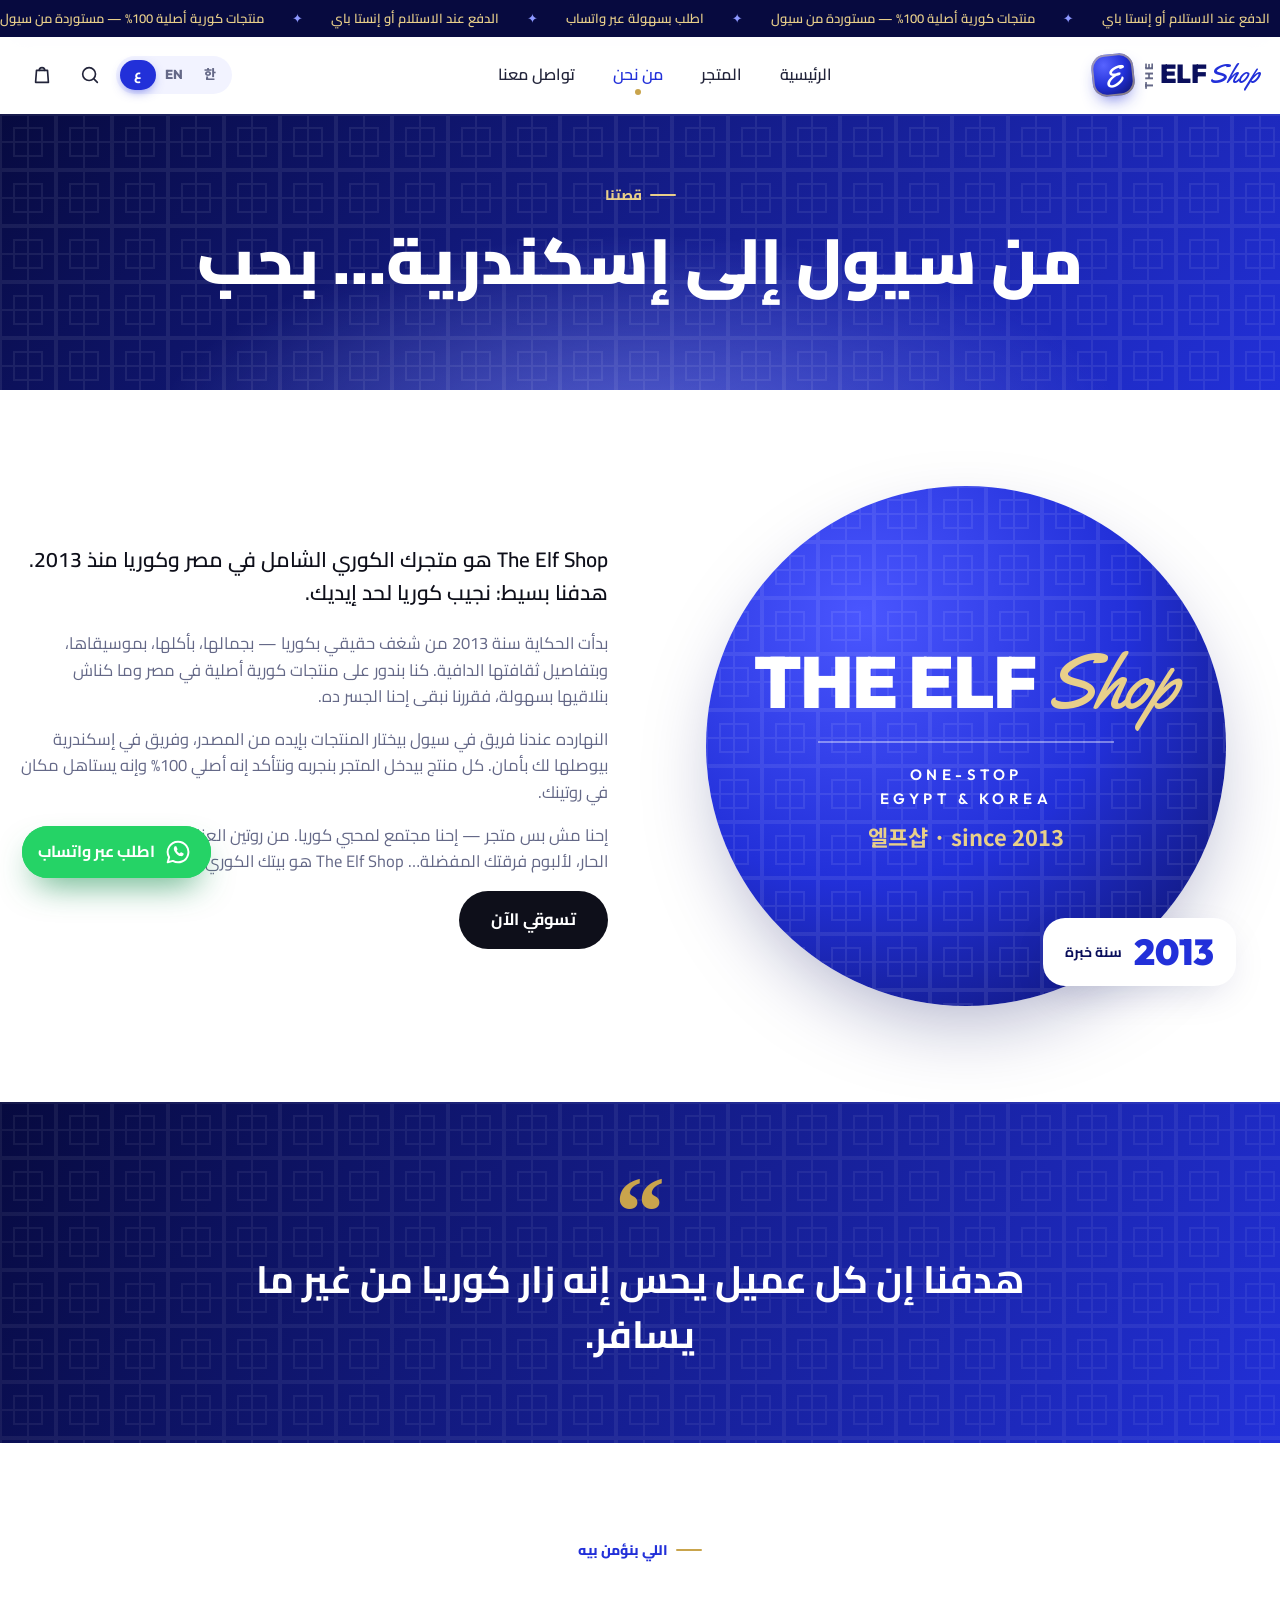
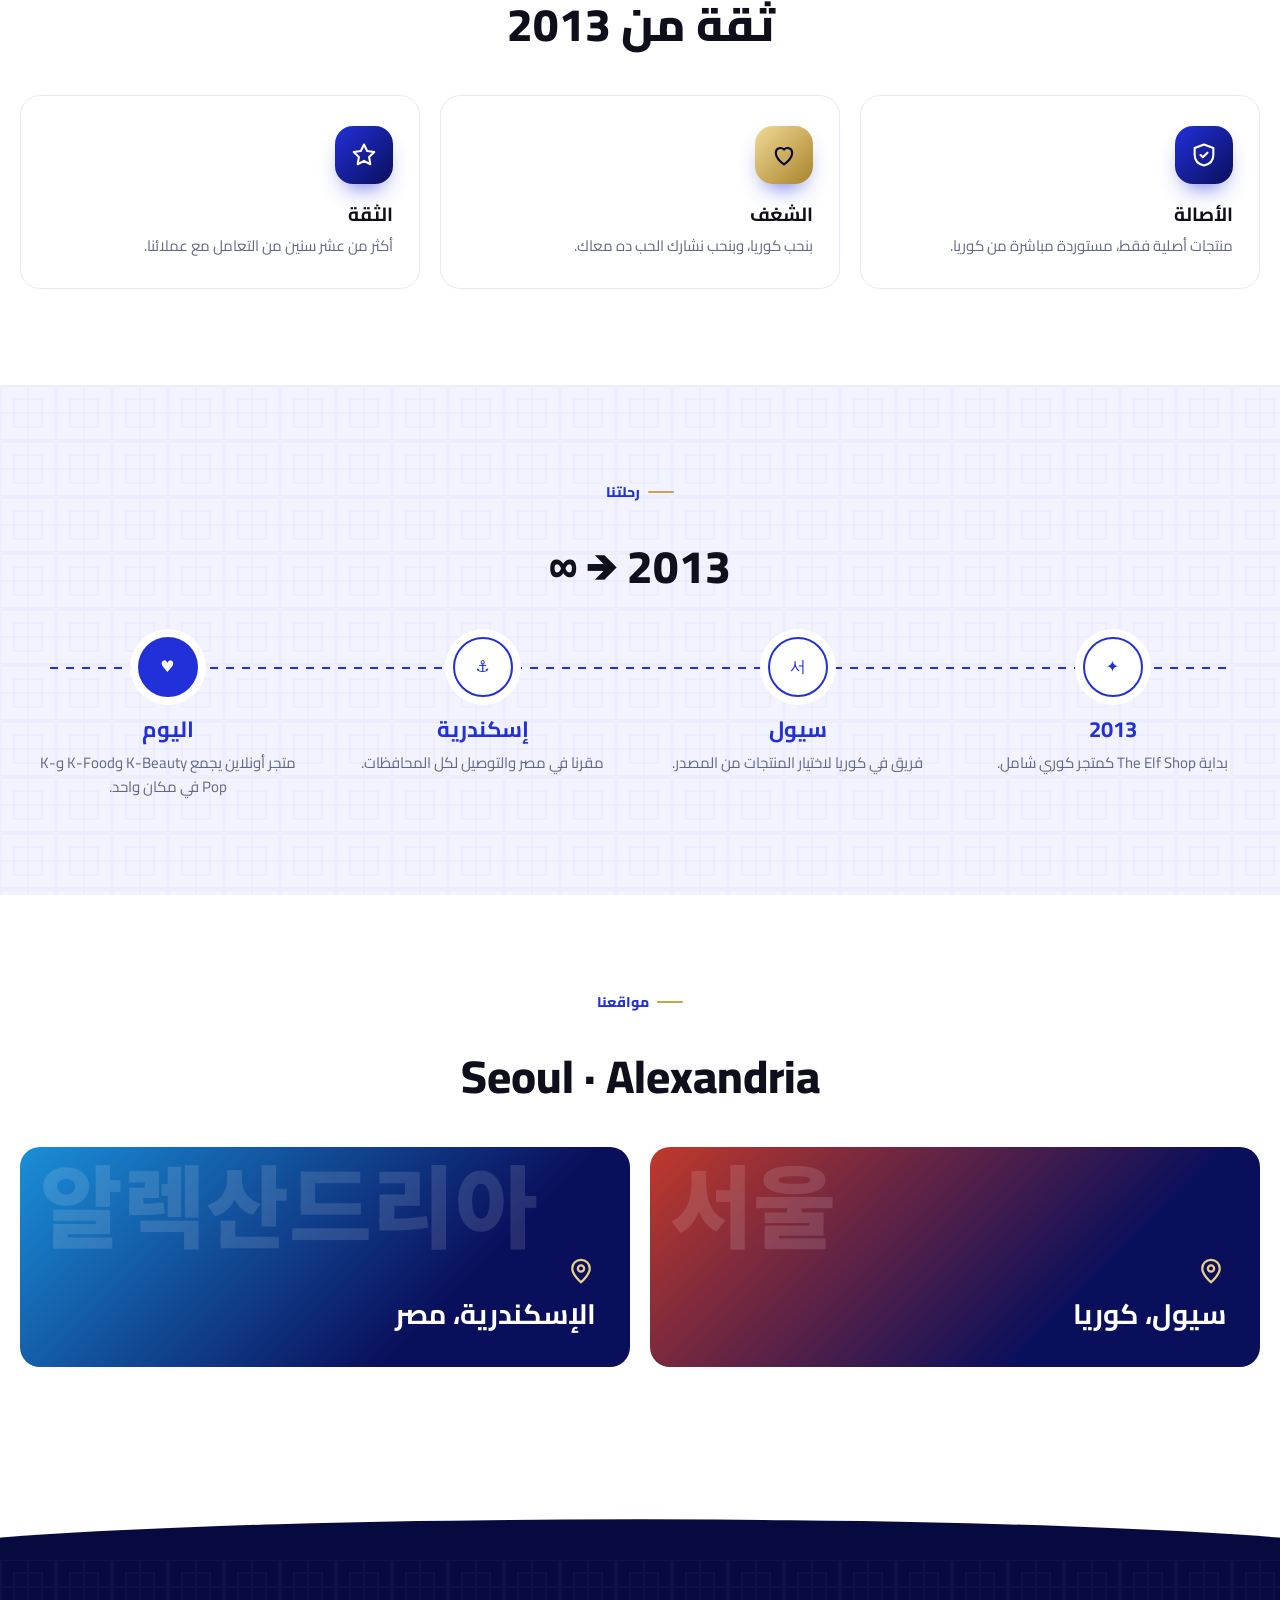
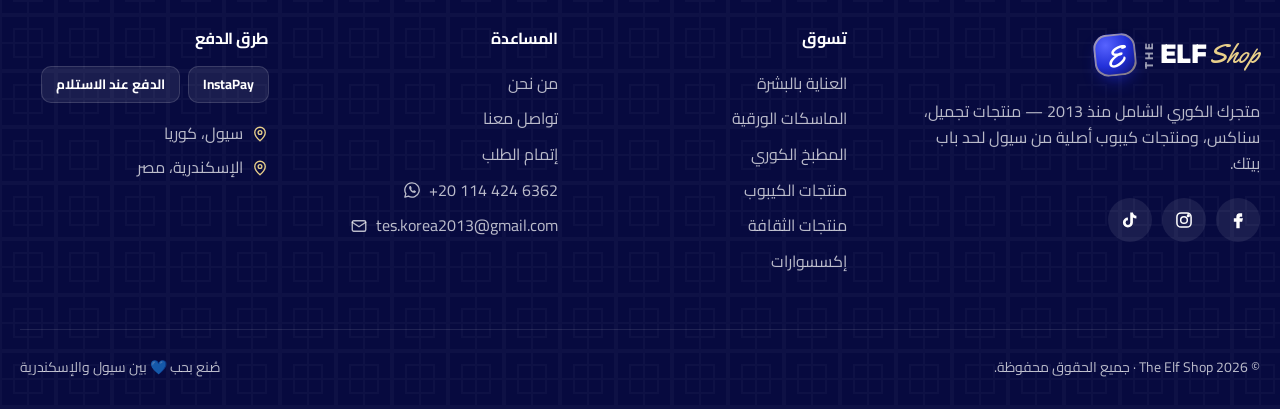
==== about.html @ f6b103fd "Build The Elf Shop e-commerce website Trilingual (Arabic RTL / English / Korean) static store for Ko" ====
<!doctype html>
<html lang="ar" dir="rtl">
<head>
  <meta charset="utf-8">
  <meta name="viewport" content="width=device-width, initial-scale=1">
  <title>About Us | The Elf Shop</title>
  <meta name="description" content="The Elf Shop — the one-stop Korean store in Egypt & Korea since 2013.">
  <meta name="theme-color" content="#0A0F5C">
  <meta property="og:type" content="website">
  <meta property="og:title" content="About Us | The Elf Shop">
  <meta property="og:description" content="The Elf Shop — the one-stop Korean store in Egypt & Korea since 2013.">
  <link rel="icon" href="assets/img/favicon.svg" type="image/svg+xml">
  <link rel="preconnect" href="https://fonts.googleapis.com">
  <link rel="preconnect" href="https://fonts.gstatic.com" crossorigin>
  <link href="https://fonts.googleapis.com/css2?family=Cairo:wght@400;600;700;800;900&family=Noto+Sans+KR:wght@400;500;700;900&family=Outfit:wght@400;500;600;700;800;900&family=Yellowtail&display=swap" rel="stylesheet">
  <link rel="stylesheet" href="assets/css/style.css">
  <script>try{var l=JSON.parse(localStorage.getItem("elf_lang"));if(l&&l!=="ar"){document.documentElement.lang=l;document.documentElement.dir="ltr";document.documentElement.dataset.lang=l}}catch(e){}</script>
</head>
<body data-page="about" data-title="nav.about">
  <div id="site-header"></div>

  <main>
    <section class="page-hero">
      <div class="container">
        <span class="eyebrow" data-i18n="about.eyebrow"></span>
        <h1 data-i18n="about.title"></h1>
      </div>
    </section>

    <section class="section">
      <div class="container story">
        <div class="story-visual reveal">
          <div class="story-circle">
            <div>
              <div class="big">THE ELF <em>Shop</em></div>
              <div class="line"></div>
              <div class="small">ONE-STOP<br>EGYPT &amp; KOREA</div>
              <div class="kr">엘프샵 · since 2013</div>
            </div>
          </div>
          <div class="story-badge"><b>2013</b><span data-i18n="hero.stat1"></span></div>
        </div>
        <div class="story-text reveal">
          <p class="lead" data-i18n="about.lead"></p>
          <p data-i18n="about.p1"></p>
          <p data-i18n="about.p2"></p>
          <p data-i18n="about.p3"></p>
          <a class="btn btn-dark lg" href="shop.html"><span data-i18n="hero.cta"></span></a>
        </div>
      </div>
    </section>

    <section class="quote-band">
      <div class="container"><blockquote data-i18n="about.quote"></blockquote></div>
    </section>

    <section class="section">
      <div class="container">
        <div class="sec-head center"><span class="eyebrow" data-i18n="about.values"></span><h2 data-i18n="why.title"></h2></div>
        <div class="values">
          <div class="why-item reveal"><div class="why-ic"><svg class="ic" viewBox="0 0 24 24" fill="none" stroke="currentColor" stroke-width="1.8" stroke-linecap="round" stroke-linejoin="round"><path d="M12 3 4 6v6c0 5 3.5 8 8 9 4.5-1 8-4 8-9V6l-8-3z"/><path d="m9 12 2 2 4-4"/></svg></div><h3 data-i18n="about.v1.t"></h3><p data-i18n="about.v1.d"></p></div>
          <div class="why-item reveal" style="--d:80ms"><div class="why-ic"><svg class="ic" viewBox="0 0 24 24" fill="none" stroke="currentColor" stroke-width="1.8" stroke-linecap="round" stroke-linejoin="round"><path d="M12 20s-7-4.4-7-10a4 4 0 0 1 7-2.6A4 4 0 0 1 19 10c0 5.6-7 10-7 10z"/></svg></div><h3 data-i18n="about.v2.t"></h3><p data-i18n="about.v2.d"></p></div>
          <div class="why-item reveal" style="--d:160ms"><div class="why-ic"><svg class="ic" viewBox="0 0 24 24" fill="none" stroke="currentColor" stroke-width="1.8" stroke-linecap="round" stroke-linejoin="round"><path d="m12 3 2.7 5.6 6.1.9-4.4 4.3 1 6.1L12 17l-5.4 2.9 1-6.1-4.4-4.3 6.1-.9z"/></svg></div><h3 data-i18n="about.v3.t"></h3><p data-i18n="about.v3.d"></p></div>
        </div>
      </div>
    </section>

    <section class="section why">
      <div class="container">
        <div class="sec-head center"><span class="eyebrow" data-i18n="about.timeline"></span><h2>2013 → ∞</h2></div>
        <div class="timeline">
          <div class="tl-item reveal"><div class="tl-dot">✦</div><h3 data-i18n="about.t1.y"></h3><p data-i18n="about.t1.d"></p></div>
          <div class="tl-item reveal" style="--d:80ms"><div class="tl-dot">서</div><h3 data-i18n="about.t2.y"></h3><p data-i18n="about.t2.d"></p></div>
          <div class="tl-item reveal" style="--d:160ms"><div class="tl-dot">⚓</div><h3 data-i18n="about.t3.y"></h3><p data-i18n="about.t3.d"></p></div>
          <div class="tl-item reveal" style="--d:240ms"><div class="tl-dot">♥</div><h3 data-i18n="about.t4.y"></h3><p data-i18n="about.t4.d"></p></div>
        </div>
      </div>
    </section>

    <section class="section">
      <div class="container">
        <div class="sec-head center"><span class="eyebrow" data-i18n="about.locations"></span><h2>Seoul · Alexandria</h2></div>
        <div class="locs">
          <div class="loc loc-seoul reveal"><span class="kr">서울</span><svg class="ic" viewBox="0 0 24 24" fill="none" stroke="currentColor" stroke-width="1.8"><path d="M12 21s-7-6-7-11a7 7 0 0 1 14 0c0 5-7 11-7 11z"/><circle cx="12" cy="10" r="2.5"/></svg><h3 data-i18n="loc.seoul"></h3></div>
          <div class="loc loc-alex reveal" style="--d:80ms"><span class="kr">알렉산드리아</span><svg class="ic" viewBox="0 0 24 24" fill="none" stroke="currentColor" stroke-width="1.8"><path d="M12 21s-7-6-7-11a7 7 0 0 1 14 0c0 5-7 11-7 11z"/><circle cx="12" cy="10" r="2.5"/></svg><h3 data-i18n="loc.alex"></h3></div>
        </div>
      </div>
    </section>
  </main>

  <div id="site-footer"></div>

  <script src="assets/js/config.js"></script>
  <script src="assets/js/i18n.js"></script>
  <script src="assets/js/products.js"></script>
  <script src="assets/js/art.js"></script>
  <script src="assets/js/app.js"></script>
  <script src="assets/js/pages.js"></script>
</body>
</html>
---- assets/css/style.css ----
/* =========================================================
   THE ELF SHOP — Design System
   Royal blue · Snow white · Ink black · Soft gold
   ========================================================= */
:root {
  --blue: #2230D9;
  --blue-600: #1A23B5;
  --navy: #0A0F5C;
  --navy-2: #070A3F;
  --peri: #8D98FF;
  --blue-50: #F2F3FF;
  --blue-100: #E2E5FF;
  --blush: #FFE1EC;
  --gold: #C9A44C;
  --gold-2: #E8CF8A;
  --gold-3: #A9832B;
  --ink: #0E0F1A;
  --text: #22243A;
  --muted: #646887;
  --line: #E7E9F6;
  --bg: #FFFFFF;
  --wa: #25D366;
  --wa-d: #128C4B;
  --r-sm: 12px;
  --r: 20px;
  --r-lg: 32px;
  --shadow-sm: 0 2px 8px rgba(10, 15, 92, .06);
  --shadow: 0 12px 40px -12px rgba(10, 15, 92, .18);
  --shadow-lg: 0 30px 80px -20px rgba(10, 15, 92, .35);
  --ease: cubic-bezier(.2, .8, .2, 1);
  --font: "Outfit", "Cairo", "Noto Sans KR", system-ui, sans-serif;
  --script: "Yellowtail", cursive;
  --lattice-w: url("data:image/svg+xml,%3Csvg xmlns='http://www.w3.org/2000/svg' width='56' height='56'%3E%3Cg fill='none' stroke='%23ffffff' stroke-width='2'%3E%3Crect x='1' y='1' width='54' height='54'/%3E%3Cpath d='M28 1v54M1 28h54M14 14h28v28H14z'/%3E%3C/g%3E%3C/svg%3E");
  --lattice-b: url("data:image/svg+xml,%3Csvg xmlns='http://www.w3.org/2000/svg' width='56' height='56'%3E%3Cg fill='none' stroke='%232230D9' stroke-width='1.5'%3E%3Crect x='1' y='1' width='54' height='54'/%3E%3Cpath d='M28 1v54M1 28h54M14 14h28v28H14z'/%3E%3C/g%3E%3C/svg%3E");
}
html[data-lang="ar"] { --font: "Cairo", "Outfit", system-ui, sans-serif; }
html[data-lang="ko"] { --font: "Outfit", "Noto Sans KR", system-ui, sans-serif; }

*, *::before, *::after { box-sizing: border-box; }
html { scroll-behavior: smooth; -webkit-text-size-adjust: 100%; }
body {
  margin: 0; font-family: var(--font); color: var(--text); background: var(--bg);
  font-size: 16px; line-height: 1.6; -webkit-font-smoothing: antialiased; overflow-x: hidden;
}
body.locked { overflow: hidden; }
img, svg { display: block; max-width: 100%; }
a { color: inherit; text-decoration: none; }
button, input, select, textarea { font: inherit; color: inherit; }
button { cursor: pointer; background: none; border: 0; padding: 0; }
h1, h2, h3, h4 { color: var(--ink); line-height: 1.15; margin: 0 0 .5em; letter-spacing: -.02em; }
html[data-lang="ar"] h1, html[data-lang="ar"] h2, html[data-lang="ar"] h3 { letter-spacing: 0; line-height: 1.35; }
p { margin: 0 0 1em; }
:focus-visible { outline: 3px solid var(--peri); outline-offset: 2px; border-radius: 6px; }
::selection { background: var(--blue); color: #fff; }
[hidden] { display: none !important; }

.container { width: min(1240px, 100% - 32px); margin-inline: auto; }
.ic { width: 22px; height: 22px; flex: none; }
[dir="rtl"] .ic.flip { transform: scaleX(-1); }
.hp { position: absolute; width: 1px; height: 1px; opacity: 0; overflow: hidden; clip-path: inset(50%); pointer-events: none; }
main { overflow-x: clip; }

/* ---------- Buttons ---------- */
.btn {
  display: inline-flex; align-items: center; justify-content: center; gap: 10px;
  padding: 14px 26px; border-radius: 999px; font-weight: 700; font-size: 15.5px; line-height: 1.2;
  border: 2px solid transparent; transition: transform .25s var(--ease), box-shadow .25s var(--ease), background .25s, color .25s;
  white-space: nowrap; position: relative; isolation: isolate;
}
.btn .ic { width: 20px; height: 20px; }
.btn:hover { transform: translateY(-2px); }
.btn:active { transform: translateY(0); }
.btn:disabled { opacity: .6; pointer-events: none; }
.btn.block { display: flex; width: 100%; }
.btn.lg { padding: 17px 30px; font-size: 16.5px; }
.btn.grow { flex: 1; }
.btn-gold {
  background: linear-gradient(135deg, #F1DA97 0%, var(--gold) 45%, var(--gold-3) 100%); color: var(--navy-2);
  box-shadow: 0 10px 24px -10px rgba(169, 131, 43, .7), inset 0 1px 0 rgba(255, 255, 255, .5);
}
.btn-gold:hover { box-shadow: 0 16px 30px -10px rgba(169, 131, 43, .8), inset 0 1px 0 rgba(255, 255, 255, .5); }
.btn-dark { background: var(--ink); color: #fff; }
.btn-dark:hover { background: var(--blue); box-shadow: 0 14px 30px -12px rgba(34, 48, 217, .7); }
.btn-blue { background: var(--blue); color: #fff; box-shadow: 0 14px 30px -14px rgba(34, 48, 217, .8); }
.btn-wa { background: var(--wa); color: #fff; box-shadow: 0 12px 26px -12px rgba(37, 211, 102, .8); }
.btn-wa:hover { background: var(--wa-d); }
.btn-outline { border-color: var(--ink); color: var(--ink); background: transparent; }
.btn-outline:hover { background: var(--ink); color: #fff; }
.btn-ghost-light { border-color: rgba(255, 255, 255, .5); color: #fff; }
.btn-ghost-light:hover { background: #fff; color: var(--navy); }
.link-btn { display: inline-flex; align-items: center; gap: 8px; color: var(--blue); font-weight: 700; padding: 8px 0; }
.link-btn:hover { text-decoration: underline; text-underline-offset: 4px; }
.mini-btn { display: inline-flex; align-items: center; gap: 6px; font-size: 13px; font-weight: 700; color: var(--blue); background: var(--blue-50); padding: 6px 12px; border-radius: 999px; }
.mini-btn .ic { width: 15px; height: 15px; }

.icon-btn {
  width: 44px; height: 44px; border-radius: 50%; display: inline-grid; place-items: center; position: relative;
  transition: background .2s, color .2s, transform .2s;
}
.icon-btn.ghost:hover { background: var(--blue-50); color: var(--blue); }
.icon-btn b {
  position: absolute; top: 2px; inset-inline-end: 0; min-width: 20px; height: 20px; padding: 0 5px; border-radius: 10px;
  background: var(--blue); color: #fff; font-size: 11.5px; display: grid; place-items: center; font-weight: 800; border: 2px solid #fff;
}
.cart-btn.bump { animation: bump .5s var(--ease); }
@keyframes bump { 30% { transform: scale(1.25) rotate(-8deg); } 60% { transform: scale(.95); } }

/* ---------- Announcement ---------- */
.announce { background: var(--navy-2); color: var(--gold-2); font-size: 13px; font-weight: 600; overflow: hidden; direction: ltr; }
.announce-track { display: flex; gap: 28px; width: max-content; padding: 8px 0; animation: marquee 40s linear infinite; align-items: center; }
.announce-track span { unicode-bidi: plaintext; }
.announce-track i { font-style: normal; color: var(--peri); }
@keyframes marquee { to { transform: translateX(-50%); } }

/* ---------- Header ---------- */
.header { position: sticky; top: 0; z-index: 50; background: rgba(255, 255, 255, .86); backdrop-filter: saturate(1.6) blur(14px); -webkit-backdrop-filter: saturate(1.6) blur(14px); border-bottom: 1px solid transparent; transition: border-color .3s, box-shadow .3s; }
.scrolled .header { border-color: var(--line); box-shadow: var(--shadow-sm); }
.header-inner { display: flex; align-items: center; gap: 24px; height: 76px; }
.burger { display: none; }
.nav { display: flex; gap: 6px; margin-inline: auto; }
.nav a { padding: 10px 16px; border-radius: 999px; font-weight: 600; color: var(--text); position: relative; transition: color .2s, background .2s; }
.nav a:hover { color: var(--blue); background: var(--blue-50); }
.nav a.active { color: var(--blue); }
.nav a.active::after { content: ""; position: absolute; bottom: 3px; left: 50%; width: 6px; height: 6px; border-radius: 50%; background: var(--gold); transform: translateX(-50%); }
.header-actions { display: flex; align-items: center; gap: 4px; }

.lang-switch { display: inline-flex; background: var(--blue-50); border-radius: 999px; padding: 4px; margin-inline-end: 6px; direction: ltr; }
.lang-switch button { min-width: 36px; height: 30px; padding: 0 8px; border-radius: 999px; font-size: 13px; font-weight: 800; color: var(--muted); transition: all .2s; font-family: "Outfit", "Cairo", "Noto Sans KR", sans-serif; }
.lang-switch button[aria-pressed="true"] { background: var(--blue); color: #fff; box-shadow: 0 4px 12px -4px rgba(34, 48, 217, .7); }
.lang-switch button:hover:not([aria-pressed="true"]) { color: var(--blue); }

/* ---------- Logo ---------- */
.logo { display: inline-flex; align-items: center; gap: 10px; direction: ltr; flex: none; }
.logo-mark {
  width: 42px; height: 42px; border-radius: 14px; display: grid; place-items: center; color: #fff;
  background: radial-gradient(circle at 30% 25%, #5763FF, var(--blue) 50%, var(--navy) 100%);
  font: 400 30px/1 var(--script); padding-top: 4px; box-shadow: 0 8px 18px -8px rgba(34, 48, 217, .9), inset 0 0 0 2px rgba(232, 207, 138, .55);
  transform: rotate(-6deg);
}
.logo-text { display: flex; align-items: baseline; gap: 5px; font-family: "Outfit", sans-serif; }
.logo-the { font-size: 11px; font-weight: 800; letter-spacing: .18em; color: var(--muted); align-self: center; writing-mode: vertical-rl; transform: rotate(180deg); line-height: 1; }
.logo-elf { font-size: 26px; font-weight: 900; color: var(--navy); letter-spacing: -.02em; line-height: 1; }
.logo-shop { font: 400 27px/1 var(--script); color: var(--blue); margin-inline-start: -2px; }
.logo.light .logo-elf { color: #fff; }
.logo.light .logo-shop { color: var(--gold-2); }
.logo.light .logo-the { color: rgba(255, 255, 255, .6); }
.logo.sm .logo-mark { width: 36px; height: 36px; font-size: 26px; }

/* ---------- Overlay & drawers ---------- */
.overlay { position: fixed; inset: 0; background: rgba(7, 10, 63, .45); backdrop-filter: blur(4px); opacity: 0; pointer-events: none; transition: opacity .3s; z-index: 80; }
.overlay.open { opacity: 1; pointer-events: auto; }
.drawer {
  position: fixed; top: 0; bottom: 0; width: min(430px, 92vw); background: #fff; z-index: 90; display: flex; flex-direction: column;
  transition: transform .45s var(--ease), visibility 0s .45s; box-shadow: var(--shadow-lg); visibility: hidden;
}
.drawer-cart { inset-inline-end: 0; transform: translateX(105%); border-radius: var(--r-lg) 0 0 var(--r-lg); }
[dir="rtl"] .drawer-cart { transform: translateX(-105%); border-radius: 0 var(--r-lg) var(--r-lg) 0; }
.drawer-menu { inset-inline-start: 0; transform: translateX(-105%); border-radius: 0 var(--r-lg) var(--r-lg) 0; }
[dir="rtl"] .drawer-menu { transform: translateX(105%); border-radius: var(--r-lg) 0 0 var(--r-lg); }
.drawer.open, .search-pop.open { transform: none !important; visibility: visible; transition: transform .45s var(--ease), visibility 0s; }
.drawer-head { display: flex; align-items: center; justify-content: space-between; padding: 20px 22px; border-bottom: 1px solid var(--line); }
.drawer-head h2 { font-size: 21px; margin: 0; }
.drawer-body { flex: 1; overflow-y: auto; padding: 8px 22px; }
.drawer-foot { padding: 18px 22px 22px; border-top: 1px solid var(--line); display: grid; gap: 10px; background: var(--blue-50); }
.row-between { display: flex; justify-content: space-between; align-items: center; gap: 12px; }
.drawer-foot .row-between { font-size: 17px; margin-bottom: 4px; }
.drawer-foot strong { font-size: 20px; color: var(--navy); }
.cart-empty { text-align: center; padding: 60px 10px; color: var(--muted); display: grid; justify-items: center; gap: 12px; }
.cart-empty .ic { width: 64px; height: 64px; color: var(--peri); stroke-width: 1.2; }

.cart-item { display: grid; grid-template-columns: 84px 1fr; gap: 14px; padding: 16px 0; border-bottom: 1px dashed var(--line); }
.ci-media { width: 84px; height: 84px; border-radius: 14px; overflow: hidden; background: var(--blue-50); position: relative; }
.ci-media svg, .ci-media img { width: 100%; height: 100%; object-fit: cover; }
.ci-name { font-weight: 700; color: var(--ink); line-height: 1.35; display: block; font-size: 15px; }
.ci-name:hover { color: var(--blue); }
.ci-price { color: var(--blue); font-weight: 700; font-size: 14.5px; margin: 2px 0 8px; }
.ci-row { display: flex; align-items: center; justify-content: space-between; }
.ci-remove { color: var(--muted); padding: 6px; border-radius: 8px; }
.ci-remove:hover { color: #D32F2F; background: #FFEBEE; }
.ci-remove .ic { width: 18px; height: 18px; }

.qty { display: inline-flex; align-items: center; border: 1.5px solid var(--line); border-radius: 999px; background: #fff; }
.qty button { width: 34px; height: 34px; display: grid; place-items: center; border-radius: 50%; color: var(--ink); }
.qty button:hover { background: var(--blue-50); color: var(--blue); }
.qty button .ic { width: 16px; height: 16px; }
.qty span { min-width: 28px; text-align: center; font-weight: 800; }
.qty.lg button { width: 48px; height: 52px; }
.qty.lg span { min-width: 34px; font-size: 18px; }

.mnav { padding: 12px 14px; display: grid; }
.mnav a { display: flex; justify-content: space-between; align-items: center; padding: 16px 10px; font-size: 20px; font-weight: 700; border-bottom: 1px solid var(--line); color: var(--ink); }
.mnav a.active { color: var(--blue); }
.mnav-cats { display: flex; flex-wrap: wrap; gap: 8px; padding: 18px 22px; }
.mnav-cats a { padding: 8px 14px; border-radius: 999px; background: var(--blue-50); font-size: 14px; font-weight: 600; color: var(--navy); }
.mnav-foot { margin-top: auto; padding: 20px 22px; border-top: 1px solid var(--line); display: flex; justify-content: space-between; align-items: center; gap: 10px; flex-wrap: wrap; }

.search-pop { position: fixed; top: 0; left: 0; right: 0; z-index: 90; background: #fff; padding: 22px 0; transform: translateY(-110%); transition: transform .4s var(--ease), visibility 0s .4s; box-shadow: var(--shadow); visibility: hidden; }
.search-form { display: flex; align-items: center; gap: 14px; }
.search-form > .ic { color: var(--blue); width: 26px; height: 26px; }
.search-form input { flex: 1; border: 0; outline: 0; font-size: 22px; font-weight: 600; padding: 10px 0; background: transparent; }

/* ---------- Floating WhatsApp ---------- */
.wa-float {
  position: fixed; bottom: 22px; inset-inline-end: 22px; z-index: 60; display: inline-flex; align-items: center; gap: 10px;
  background: var(--wa); color: #fff; font-weight: 700; padding: 13px 20px 13px 16px; border-radius: 999px;
  box-shadow: 0 16px 34px -12px rgba(18, 140, 75, .8); transition: transform .25s var(--ease);
}
.wa-float::before { content: ""; position: absolute; inset: 0; border-radius: inherit; border: 2px solid var(--wa); animation: ring 2.4s ease-out infinite; }
@keyframes ring { 0% { transform: scale(1); opacity: .8; } 100% { transform: scale(1.35); opacity: 0; } }
.wa-float:hover { transform: translateY(-3px); }
.wa-float .ic { width: 26px; height: 26px; }

/* ---------- Toast ---------- */
.toast {
  position: fixed; bottom: 28px; left: 50%; transform: translate(-50%, 140%); z-index: 120; display: flex; align-items: center; gap: 10px;
  background: var(--ink); color: #fff; padding: 13px 20px; border-radius: 999px; font-weight: 600; font-size: 14.5px;
  box-shadow: var(--shadow-lg); transition: transform .45s var(--ease); max-width: calc(100vw - 32px);
}
.toast .ic { color: var(--gold-2); width: 20px; height: 20px; }
.toast.show { transform: translate(-50%, 0); }

/* ---------- Sections ---------- */
.section { padding: 96px 0; position: relative; }
.section-sm { padding: 64px 0; }
.sec-head { display: flex; align-items: end; justify-content: space-between; gap: 20px; margin-bottom: 40px; flex-wrap: wrap; }
.sec-head.center { flex-direction: column; align-items: center; text-align: center; }
.sec-head h2 { font-size: clamp(30px, 4vw, 46px); font-weight: 800; margin: 0; }
.eyebrow {
  display: inline-flex; align-items: center; gap: 8px; font-size: 13px; font-weight: 800; text-transform: uppercase; letter-spacing: .14em;
  color: var(--blue); margin-bottom: 12px;
}
html[data-lang="ar"] .eyebrow { letter-spacing: 0; font-size: 14px; }
.eyebrow::before { content: ""; width: 26px; height: 2px; background: var(--gold); border-radius: 2px; }

.reveal { opacity: 0; transform: translateY(26px); transition: opacity .8s var(--ease), transform .8s var(--ease); transition-delay: var(--d, 0ms); }
.reveal.in { opacity: 1; transform: none; }

/* ---------- HERO ---------- */
.hero { position: relative; overflow: hidden; background: radial-gradient(1200px 600px at 85% 10%, var(--blue-100), transparent 60%), linear-gradient(180deg, #fff, var(--blue-50)); }
.hero::before { content: ""; position: absolute; inset: 0; background-image: var(--lattice-b); opacity: .05; mask-image: linear-gradient(90deg, transparent, #000 60%); -webkit-mask-image: linear-gradient(90deg, transparent, #000 60%); }
[dir="rtl"] .hero::before { mask-image: linear-gradient(-90deg, transparent, #000 60%); -webkit-mask-image: linear-gradient(-90deg, transparent, #000 60%); }
.hero-inner { display: grid; grid-template-columns: 1.05fr 1fr; align-items: center; gap: 40px; min-height: calc(100vh - 110px); max-height: 860px; padding: 48px 0 72px; position: relative; }
.hero-eyebrow {
  display: inline-flex; align-items: center; gap: 10px; padding: 8px 16px 8px 8px; border-radius: 999px; background: #fff;
  box-shadow: var(--shadow-sm); border: 1px solid var(--line); font-weight: 700; font-size: 14px; color: var(--navy); margin-bottom: 26px;
}
[dir="rtl"] .hero-eyebrow { padding: 8px 8px 8px 16px; }
.hero-eyebrow i { font-style: normal; background: var(--blue); color: #fff; border-radius: 999px; padding: 3px 10px; font-size: 12px; font-family: "Noto Sans KR", sans-serif; }
.hero h1 { font-size: clamp(46px, 7vw, 92px); font-weight: 900; line-height: .98; margin-bottom: 26px; letter-spacing: -.04em; }
html[data-lang="ar"] .hero h1 { line-height: 1.2; letter-spacing: 0; }
html[data-lang="ko"] .hero h1 { line-height: 1.1; letter-spacing: -.03em; }
.hero h1 .l1 { display: block; color: var(--navy); }
.hero h1 .l2 { display: inline-block; position: relative; background: linear-gradient(100deg, var(--blue) 0%, #5864FF 50%, var(--blue) 100%); -webkit-background-clip: text; background-clip: text; color: transparent; padding-bottom: 6px; }
.hero h1 .l2::after {
  content: ""; position: absolute; inset-inline: 0; bottom: -8px; height: 18px;
  background: url("data:image/svg+xml,%3Csvg xmlns='http://www.w3.org/2000/svg' viewBox='0 0 300 20' preserveAspectRatio='none'%3E%3Cpath d='M4 14 C 80 4, 160 2, 296 10' stroke='%23C9A44C' stroke-width='6' fill='none' stroke-linecap='round'/%3E%3C/svg%3E") no-repeat center/100% 100%;
}
.hero-text { font-size: 18.5px; color: var(--muted); max-width: 520px; margin-bottom: 34px; }
.hero-ctas { display: flex; gap: 14px; flex-wrap: wrap; }
.hero-stats { display: flex; gap: 34px; margin-top: 44px; flex-wrap: wrap; }
.hero-stats div { display: grid; }
.hero-stats b { font-size: 34px; font-weight: 900; color: var(--navy); line-height: 1; font-family: "Outfit", sans-serif; }
.hero-stats b em { font-style: normal; color: var(--gold); }
.hero-stats div > span { font-size: 14px; color: var(--muted); font-weight: 600; margin-top: 6px; }

.hero-visual { position: relative; aspect-ratio: 1; max-width: 600px; width: 100%; justify-self: center; }
.blob {
  position: absolute; inset: 6%; background: radial-gradient(circle at 30% 25%, #4A56FF, var(--blue) 45%, var(--navy) 100%);
  border-radius: 58% 42% 52% 48% / 46% 54% 46% 54%; animation: morph 14s ease-in-out infinite; box-shadow: 0 40px 100px -30px rgba(34, 48, 217, .7);
  overflow: hidden;
}
.blob::before { content: ""; position: absolute; inset: 0; background-image: var(--lattice-w); opacity: .09; }
.blob::after { content: ""; position: absolute; inset: 10%; border-radius: 50%; border: 2px dashed rgba(232, 207, 138, .5); animation: spin 60s linear infinite; }
@keyframes morph { 0%, 100% { border-radius: 58% 42% 52% 48% / 46% 54% 46% 54%; } 50% { border-radius: 44% 56% 40% 60% / 58% 42% 58% 42%; } }
@keyframes spin { to { transform: rotate(360deg); } }
.hangul { position: absolute; inset: 0; display: grid; place-items: center; font-family: "Noto Sans KR", sans-serif; font-weight: 900; font-size: clamp(90px, 14vw, 180px); color: rgba(255, 255, 255, .1); letter-spacing: -.05em; user-select: none; }
.hero-badge {
  position: absolute; z-index: 3; width: 128px; height: 128px; border-radius: 50%; top: 4%; inset-inline-end: 2%;
  background: conic-gradient(from 0deg, #F1DA97, var(--gold), var(--gold-3), var(--gold), #F1DA97); display: grid; place-items: center; text-align: center;
  color: var(--navy-2); font-weight: 900; font-size: 15px; line-height: 1.1; box-shadow: 0 18px 40px -14px rgba(169, 131, 43, .8); animation: float 6s ease-in-out infinite;
}
.hero-badge span { display: block; font-size: 30px; font-family: "Outfit", sans-serif; }
.hero-badge::before { content: ""; position: absolute; inset: 6px; border-radius: 50%; border: 1.5px dashed rgba(7, 10, 63, .35); }
#hero-cards { position: absolute; inset: 0; z-index: 2; }
.hero-card {
  position: absolute; display: flex; align-items: center; gap: 12px; padding: 10px 16px 10px 10px; border-radius: 22px; width: 250px;
  background: rgba(255, 255, 255, .9); backdrop-filter: blur(12px); -webkit-backdrop-filter: blur(12px); box-shadow: var(--shadow); border: 1px solid rgba(255, 255, 255, .8);
  transition: transform .3s var(--ease);
}
[dir="rtl"] .hero-card { padding: 10px 10px 10px 16px; }
.hero-card:hover { transform: scale(1.04) !important; }
.hc-media { width: 64px; height: 64px; border-radius: 16px; overflow: hidden; flex: none; }
.hc-media svg, .hc-media img { width: 100%; height: 100%; object-fit: cover; }
.hero-card b { display: block; font-size: 14px; color: var(--ink); line-height: 1.3; display: -webkit-box; -webkit-line-clamp: 2; -webkit-box-orient: vertical; overflow: hidden; }
.hero-card span { font-size: 14px; color: var(--blue); font-weight: 800; }
.hc1 { top: 16%; inset-inline-start: -6%; animation: float 7s ease-in-out infinite; }
.hc2 { top: 50%; inset-inline-end: -4%; animation: float 8s ease-in-out -2s infinite; }
.hc3 { bottom: 6%; inset-inline-start: 6%; animation: float 7.5s ease-in-out -4s infinite; }
@keyframes float { 50% { transform: translateY(-14px); } }
.spark { position: absolute; color: var(--gold); z-index: 3; animation: twinkle 3s ease-in-out infinite; }
.spark.s1 { top: 8%; left: 18%; width: 28px; } .spark.s2 { bottom: 20%; right: 4%; width: 20px; animation-delay: -1s; } .spark.s3 { top: 44%; left: 46%; width: 16px; animation-delay: -2s; color: #fff; }
@keyframes twinkle { 50% { transform: scale(.5) rotate(45deg); opacity: .5; } }

/* ---------- Marquee band ---------- */
.band { background: var(--navy); color: #fff; overflow: hidden; transform: rotate(-1.5deg); margin: -28px -20px 0; position: relative; z-index: 4; box-shadow: var(--shadow); direction: ltr; }
.band-track { display: flex; gap: 36px; width: max-content; padding: 20px 0; animation: marquee 32s linear infinite; align-items: center; }
.band-track span { font-size: 22px; font-weight: 800; white-space: nowrap; letter-spacing: .02em; unicode-bidi: plaintext; }
.band-track span:nth-child(4n+3) { font: 400 28px/1 var(--script); color: var(--gold-2); }
.band-track i { width: 22px; height: 22px; color: var(--gold); display: inline-grid; }

/* ---------- Category tiles ---------- */
.cats { display: grid; grid-template-columns: repeat(3, 1fr); gap: 20px; }
.cat-tile {
  position: relative; display: grid; grid-template-columns: 120px 1fr; align-items: center; gap: 18px; padding: 16px; border-radius: var(--r);
  background: #fff; border: 1px solid var(--line); overflow: hidden; transition: transform .35s var(--ease), box-shadow .35s var(--ease), border-color .3s;
}
.cat-tile::before { content: ""; position: absolute; inset: 0; background: linear-gradient(135deg, var(--blue), var(--navy)); opacity: 0; transition: opacity .35s; }
.cat-tile:hover { transform: translateY(-6px); box-shadow: var(--shadow); border-color: transparent; }
.cat-tile:hover::before { opacity: 1; }
.cat-tile > * { position: relative; }
.cat-art { width: 120px; height: 120px; border-radius: 16px; overflow: hidden; transition: transform .5s var(--ease); }
.cat-tile:hover .cat-art { transform: rotate(-4deg) scale(1.05); }
.cat-info h3 { font-size: 20px; margin: 0 0 4px; transition: color .3s; }
.cat-info p { margin: 0; color: var(--muted); font-size: 14.5px; transition: color .3s; }
.cat-tile:hover h3 { color: #fff; } .cat-tile:hover p { color: rgba(255, 255, 255, .75); }
.cat-go { position: absolute; top: 16px; inset-inline-end: 16px; width: 36px; height: 36px; border-radius: 50%; background: var(--blue-50); color: var(--blue); display: grid; place-items: center; transition: all .35s var(--ease); }
.cat-go .ic { width: 18px; height: 18px; }
.cat-tile:hover .cat-go { background: var(--gold); color: var(--navy-2); transform: rotate(-45deg); }
[dir="rtl"] .cat-tile:hover .cat-go { transform: rotate(45deg); }

/* ---------- Product cards ---------- */
.grid { display: grid; grid-template-columns: repeat(4, 1fr); gap: 24px; }
.card { background: #fff; border-radius: var(--r); border: 1px solid var(--line); overflow: hidden; display: flex; flex-direction: column; transition: transform .35s var(--ease), box-shadow .35s var(--ease); }
.card:hover { transform: translateY(-6px); box-shadow: var(--shadow); }
.card-media { position: relative; aspect-ratio: 1; overflow: hidden; background: var(--blue-50); }
.card-media > svg, .card-media > img { width: 100%; height: 100%; object-fit: cover; transition: transform .7s var(--ease); }
.card:hover .card-media > svg, .card:hover .card-media > img { transform: scale(1.07); }
.card-badges { position: absolute; top: 12px; inset-inline-start: 12px; display: flex; flex-direction: column; gap: 6px; align-items: flex-start; }
.badge { display: inline-flex; align-items: center; gap: 4px; font-size: 12px; font-weight: 800; padding: 5px 11px; border-radius: 999px; line-height: 1.2; }
.badge .ic { width: 13px; height: 13px; fill: currentColor; }
.badge-sale { background: #E5243B; color: #fff; }
.badge-new { background: var(--ink); color: #fff; }
.badge-best { background: linear-gradient(135deg, #F1DA97, var(--gold)); color: var(--navy-2); }
.card-body { padding: 16px 18px 18px; display: flex; flex-direction: column; flex: 1; }
.card-cat { font-size: 12px; font-weight: 700; color: var(--peri); text-transform: uppercase; letter-spacing: .08em; }
html[data-lang="ar"] .card-cat { letter-spacing: 0; font-size: 13px; }
.card-title { font-size: 16.5px; font-weight: 700; margin: 4px 0 14px; line-height: 1.4; display: -webkit-box; -webkit-line-clamp: 2; -webkit-box-orient: vertical; overflow: hidden; min-height: 2.8em; }
.card-title a:hover { color: var(--blue); }
.card-foot { margin-top: auto; display: flex; align-items: center; justify-content: space-between; gap: 8px; }
.price { font-weight: 800; color: var(--navy); font-size: 18px; display: flex; flex-direction: column; line-height: 1.2; }
.price s { color: var(--muted); font-weight: 500; font-size: 13.5px; }
.card-actions { display: flex; gap: 6px; }
.card-actions .icon-btn { width: 42px; height: 42px; }
.card-actions .icon-btn .ic { width: 20px; height: 20px; }
.icon-btn.wa { color: var(--wa-d); background: #E7F9EE; }
.icon-btn.wa:hover { background: var(--wa); color: #fff; transform: scale(1.08); }
.icon-btn.add { background: var(--ink); color: #fff; }
.icon-btn.add:hover { background: var(--blue); transform: scale(1.08); }

/* ---------- Offer banner ---------- */
.offer {
  position: relative; border-radius: var(--r-lg); overflow: hidden; padding: 56px; color: #fff; margin-bottom: 32px;
  background: radial-gradient(600px 300px at 90% 0%, rgba(141, 152, 255, .6), transparent 60%), linear-gradient(120deg, var(--navy-2), var(--blue));
  display: grid; grid-template-columns: 1.4fr 1fr; gap: 30px; align-items: center;
}
.offer::before { content: ""; position: absolute; inset: 0; background-image: var(--lattice-w); opacity: .07; }
.offer > * { position: relative; }
.offer .eyebrow { color: var(--gold-2); }
.offer h2 { color: #fff; font-size: clamp(32px, 4.5vw, 54px); font-weight: 900; margin-bottom: 14px; }
.offer p { color: rgba(255, 255, 255, .8); font-size: 18px; max-width: 520px; margin-bottom: 26px; }
.offer-deco { justify-self: center; position: relative; width: 240px; height: 240px; }
.offer-deco .ring { position: absolute; inset: 0; border-radius: 50%; border: 2px dashed rgba(232, 207, 138, .6); animation: spin 30s linear infinite; }
.offer-deco .pct { position: absolute; inset: 22px; border-radius: 50%; background: conic-gradient(from 90deg, #F1DA97, var(--gold), var(--gold-3), var(--gold), #F1DA97); display: grid; place-items: center; color: var(--navy-2); font: 900 74px/1 "Outfit", sans-serif; box-shadow: 0 30px 60px -20px rgba(0, 0, 0, .5); }
.offer-deco .pct small { display: block; font-size: 22px; text-align: center; letter-spacing: .2em; }

/* ---------- Why ---------- */
.why { background: var(--blue-50); position: relative; overflow: hidden; }
.why::before { content: ""; position: absolute; inset: 0; background-image: var(--lattice-b); opacity: .04; }
.why-grid { display: grid; grid-template-columns: repeat(4, 1fr); gap: 20px; position: relative; }
.why-item { background: #fff; border-radius: var(--r); padding: 30px 26px; border: 1px solid var(--line); transition: transform .35s var(--ease), box-shadow .35s; }
.why-item:hover { transform: translateY(-6px); box-shadow: var(--shadow); }
.why-ic { width: 58px; height: 58px; border-radius: 18px; display: grid; place-items: center; background: linear-gradient(135deg, var(--blue), var(--navy)); color: #fff; margin-bottom: 18px; box-shadow: 0 12px 24px -12px rgba(34, 48, 217, .9); }
.why-ic .ic { width: 28px; height: 28px; }
.why-item:nth-child(2) .why-ic { background: linear-gradient(135deg, #F1DA97, var(--gold-3)); color: var(--navy-2); }
.why-item:nth-child(4) .why-ic { background: linear-gradient(135deg, #3BE07F, var(--wa-d)); }
.why-item h3 { font-size: 19px; margin-bottom: 6px; }
.why-item p { color: var(--muted); margin: 0; font-size: 15px; }

/* ---------- Reviews ---------- */
.reviews { display: grid; grid-auto-flow: column; grid-auto-columns: minmax(300px, 1fr); gap: 20px; overflow-x: auto; scroll-snap-type: x mandatory; padding: 6px 2px 20px; scrollbar-width: thin; }
.review { margin: 0; scroll-snap-align: start; background: #fff; border-radius: var(--r); padding: 28px; border: 1px solid var(--line); position: relative; display: flex; flex-direction: column; }
.review::before { content: "“"; position: absolute; top: -8px; inset-inline-end: 22px; font: 900 110px/1 Georgia, serif; color: var(--blue-100); }
.stars { display: flex; gap: 2px; color: var(--gold); margin-bottom: 14px; }
.stars .ic { width: 18px; height: 18px; fill: currentColor; }
.review blockquote { margin: 0 0 22px; font-size: 16px; color: var(--text); position: relative; flex: 1; }
.review figcaption { display: flex; align-items: center; gap: 12px; }
.review figcaption span:last-child { display: grid; line-height: 1.3; }
.review small { color: var(--muted); }
.avatar { width: 44px; height: 44px; border-radius: 50%; background: linear-gradient(135deg, var(--blue), var(--peri)); color: #fff; display: grid; place-items: center; font-weight: 800; font-size: 18px; }

/* ---------- Social ---------- */
.social-grid { display: grid; grid-template-columns: repeat(3, 1fr); gap: 20px; }
.soc-card { position: relative; border-radius: var(--r); padding: 30px; color: #fff; overflow: hidden; min-height: 200px; display: flex; flex-direction: column; justify-content: space-between; transition: transform .35s var(--ease), box-shadow .35s; }
.soc-card:hover { transform: translateY(-6px) rotate(-.5deg); box-shadow: var(--shadow-lg); }
.soc-card .ic { width: 44px; height: 44px; }
.soc-card h3 { color: #fff; font-size: 24px; margin: 0; }
.soc-card span { opacity: .85; font-weight: 600; direction: ltr; display: inline-block; }
.soc-card .arrow { position: absolute; top: 26px; inset-inline-end: 26px; width: 44px; height: 44px; border-radius: 50%; background: rgba(255, 255, 255, .2); display: grid; place-items: center; }
.soc-card .arrow .ic { width: 20px; height: 20px; }
.soc-card::after { content: ""; position: absolute; width: 220px; height: 220px; border-radius: 50%; background: rgba(255, 255, 255, .1); bottom: -90px; inset-inline-end: -60px; }
.soc-fb { background: linear-gradient(135deg, #1877F2, var(--navy)); }
.soc-ig { background: linear-gradient(135deg, #FEDA75 0%, #FA7E1E 25%, #D62976 55%, #962FBF 80%, #4F5BD5 100%); }
.soc-tt { background: linear-gradient(135deg, #111 40%, #25F4EE 140%); }
.soc-tt::before { content: ""; position: absolute; width: 140px; height: 140px; border-radius: 50%; background: #FE2C55; opacity: .35; filter: blur(30px); top: -40px; inset-inline-start: -30px; }

/* ---------- Newsletter ---------- */
.news {
  border-radius: var(--r-lg); padding: 60px; position: relative; overflow: hidden; color: #fff;
  background: radial-gradient(500px 300px at 0% 100%, rgba(201, 164, 76, .35), transparent 60%), linear-gradient(135deg, var(--navy-2), var(--navy) 60%, var(--blue));
  display: grid; grid-template-columns: 1fr 1.2fr; gap: 40px; align-items: center;
}
.news::before { content: "엘프샵"; position: absolute; font: 900 180px/1 "Noto Sans KR", sans-serif; color: rgba(255, 255, 255, .04); bottom: -30px; inset-inline-end: -10px; }
.news h2 { color: #fff; font-size: clamp(30px, 4vw, 44px); }
.news p { color: rgba(255, 255, 255, .75); font-size: 17px; margin: 0; }
.lead-form { display: grid; gap: 12px; position: relative; }
.lead-fields { display: grid; grid-template-columns: 1fr 1fr; gap: 12px; }
.lead-fields input:first-child { grid-column: 1 / -1; }
.lead-form input { width: 100%; padding: 15px 18px; border-radius: 14px; border: 1.5px solid rgba(255, 255, 255, .18); background: rgba(255, 255, 255, .08); color: #fff; outline: none; transition: border-color .2s, background .2s; }
.lead-form input::placeholder { color: rgba(255, 255, 255, .55); }
.lead-form input:focus { border-color: var(--gold-2); background: rgba(255, 255, 255, .14); }
[dir="rtl"] .lead-form input[dir="ltr"] { text-align: right; }
.form-note { display: flex; align-items: center; gap: 8px; font-size: 13px; opacity: .75; margin: 0; }
.form-note .ic { width: 16px; height: 16px; }
.form-msg { margin: 0; font-weight: 700; font-size: 14.5px; min-height: 0; }
.form-msg.ok { color: #3BE07F; }
.form-msg.err { color: #FF6B7A; }

/* ---------- Footer ---------- */
.footer { background: var(--navy-2); color: rgba(255, 255, 255, .72); position: relative; margin-top: 96px; padding-top: 70px; }
.footer-wave { position: absolute; top: -40px; left: 0; right: 0; height: 41px; background: var(--navy-2); clip-path: ellipse(60% 100% at 50% 100%); }
.footer::before { content: ""; position: absolute; inset: 0; background-image: var(--lattice-w); opacity: .03; pointer-events: none; }
.footer-grid { display: grid; grid-template-columns: 1.5fr 1fr 1fr 1fr; gap: 40px; position: relative; }
.f-brand p { margin: 18px 0 22px; max-width: 340px; }
.footer h4 { color: #fff; font-size: 16px; margin-bottom: 18px; }
.footer-grid > div > a { display: flex; align-items: center; gap: 8px; padding: 5px 0; transition: color .2s; width: fit-content; }
.footer-grid > div > a .ic { width: 18px; height: 18px; }
.footer-grid > div > a:hover { color: var(--gold-2); }
[dir="rtl"] .footer a[dir="ltr"] { direction: ltr; }
.pay-chips { display: flex; gap: 8px; flex-wrap: wrap; margin-bottom: 18px; }
.pay-chip { padding: 7px 14px; border-radius: 10px; background: rgba(255, 255, 255, .08); border: 1px solid rgba(255, 255, 255, .14); color: #fff; font-weight: 700; font-size: 13.5px; }
.f-loc { display: flex; gap: 8px; align-items: center; margin-bottom: 8px; }
.f-loc .ic { width: 18px; height: 18px; color: var(--gold-2); }
.footer-bottom { display: flex; justify-content: space-between; gap: 16px; flex-wrap: wrap; padding: 26px 0 30px; margin-top: 50px; border-top: 1px solid rgba(255, 255, 255, .1); font-size: 14px; position: relative; }
.socials { display: flex; gap: 10px; }
.soc { width: 44px; height: 44px; border-radius: 50%; display: grid; place-items: center; background: var(--blue-50); color: var(--navy); transition: all .25s var(--ease); }
.soc:hover { background: var(--blue); color: #fff; transform: translateY(-3px); }
.soc.light { background: rgba(255, 255, 255, .08); color: #fff; }
.soc.light:hover { background: var(--gold); color: var(--navy-2); }
.soc .ic { width: 20px; height: 20px; }

/* ---------- Page hero (inner pages) ---------- */
.page-hero {
  position: relative; overflow: hidden; color: #fff; padding: 64px 0 76px; text-align: center;
  background: radial-gradient(700px 300px at 50% 120%, rgba(141, 152, 255, .55), transparent 70%), linear-gradient(135deg, var(--navy-2), var(--blue));
}
.page-hero::before { content: ""; position: absolute; inset: 0; background-image: var(--lattice-w); opacity: .07; }
.page-hero > * { position: relative; }
.page-hero h1 { color: #fff; font-size: clamp(36px, 5.5vw, 64px); font-weight: 900; margin-bottom: 10px; }
.page-hero p { color: rgba(255, 255, 255, .78); font-size: 18px; margin: 0 auto; max-width: 620px; }
.page-hero .eyebrow { color: var(--gold-2); }
.page-hero .eyebrow::before { background: var(--gold-2); }

/* ---------- Shop ---------- */
.shop-bar { display: flex; gap: 12px; align-items: center; flex-wrap: wrap; background: #fff; border-radius: var(--r); padding: 12px; box-shadow: var(--shadow); margin-top: -36px; position: relative; z-index: 3; }
.search-field { flex: 1; min-width: 220px; display: flex; align-items: center; gap: 10px; background: var(--blue-50); border-radius: 14px; padding: 0 16px; }
.search-field .ic { color: var(--blue); width: 20px; height: 20px; }
.search-field input { flex: 1; border: 0; outline: 0; background: transparent; padding: 14px 0; font-weight: 600; min-width: 0; }
.select { position: relative; }
.select select { appearance: none; -webkit-appearance: none; border: 1.5px solid var(--line); background: #fff; border-radius: 14px; padding: 13px 40px 13px 16px; font-weight: 700; cursor: pointer; }
[dir="rtl"] .select select { padding: 13px 16px 13px 40px; }
.select::after { content: ""; position: absolute; top: 50%; inset-inline-end: 16px; width: 8px; height: 8px; border-right: 2px solid var(--ink); border-bottom: 2px solid var(--ink); transform: translateY(-70%) rotate(45deg); pointer-events: none; }
.toggle { display: inline-flex; align-items: center; gap: 10px; font-weight: 700; cursor: pointer; padding: 0 8px; user-select: none; }
.toggle input { appearance: none; -webkit-appearance: none; width: 46px; height: 26px; border-radius: 999px; background: var(--line); position: relative; cursor: pointer; transition: background .25s; margin: 0; }
.toggle input::after { content: ""; position: absolute; top: 3px; inset-inline-start: 3px; width: 20px; height: 20px; border-radius: 50%; background: #fff; box-shadow: var(--shadow-sm); transition: transform .25s var(--ease); }
.toggle input:checked { background: var(--blue); }
.toggle input:checked::after { transform: translateX(20px); }
[dir="rtl"] .toggle input:checked::after { transform: translateX(-20px); }
.chips { display: flex; gap: 10px; overflow-x: auto; padding: 26px 2px 8px; scrollbar-width: none; }
.chips::-webkit-scrollbar { display: none; }
.chip { display: inline-flex; align-items: center; gap: 8px; white-space: nowrap; padding: 10px 18px; border-radius: 999px; border: 1.5px solid var(--line); font-weight: 700; font-size: 14.5px; background: #fff; transition: all .2s; }
.chip small { font-size: 12px; background: var(--blue-50); color: var(--blue); border-radius: 999px; padding: 1px 8px; font-weight: 800; }
.chip:hover { border-color: var(--blue); color: var(--blue); }
.chip.active { background: var(--ink); color: #fff; border-color: var(--ink); }
.chip.active small { background: var(--gold); color: var(--navy-2); }
.shop-meta { display: flex; justify-content: space-between; align-items: baseline; margin: 18px 0 22px; gap: 12px; }
.shop-meta h2 { font-size: 28px; margin: 0; }
.shop-meta span { color: var(--muted); font-weight: 600; }
.empty { grid-column: 1 / -1; text-align: center; padding: 70px 20px; color: var(--muted); display: grid; justify-items: center; gap: 14px; }
.empty .ic { width: 56px; height: 56px; color: var(--peri); }

/* ---------- Product detail ---------- */
.crumbs { display: flex; gap: 8px; flex-wrap: wrap; align-items: center; font-size: 14px; color: var(--muted); padding: 26px 0; }
.crumbs a:hover { color: var(--blue); }
.crumbs b { color: var(--ink); font-weight: 600; }
.pd { display: grid; grid-template-columns: 1.05fr 1fr; gap: 56px; align-items: start; }
.pd-gallery { position: sticky; top: 96px; display: grid; gap: 14px; }
.pd-main { position: relative; aspect-ratio: 1; border-radius: var(--r-lg); overflow: hidden; background: var(--blue-50); box-shadow: var(--shadow); }
.pd-main > svg, .pd-main > img { width: 100%; height: 100%; object-fit: cover; animation: fadeIn .5s var(--ease); }
.pd-main .card-badges { top: 20px; inset-inline-start: 20px; }
@keyframes fadeIn { from { opacity: 0; transform: scale(1.03); } }
.pd-thumbs { display: grid; grid-template-columns: repeat(4, 1fr); gap: 12px; }
.pd-thumbs button { aspect-ratio: 1; border-radius: 16px; overflow: hidden; border: 2.5px solid transparent; transition: border-color .2s, transform .2s; }
.pd-thumbs button:hover { transform: translateY(-2px); }
.pd-thumbs button.active { border-color: var(--blue); }
.pd-thumbs svg, .pd-thumbs img { width: 100%; height: 100%; object-fit: cover; }
.pd-cat { display: inline-block; font-weight: 800; color: var(--blue); background: var(--blue-50); border-radius: 999px; padding: 6px 14px; font-size: 13.5px; margin-bottom: 14px; }
.pd-info h1 { font-size: clamp(28px, 3.5vw, 42px); font-weight: 800; margin-bottom: 16px; }
.pd-price { display: flex; align-items: center; gap: 14px; font-size: 32px; font-weight: 900; color: var(--navy); margin-bottom: 18px; flex-wrap: wrap; }
.pd-price s { font-size: 20px; color: var(--muted); font-weight: 500; }
.pd-price .save { font-size: 14px; background: #E5243B; color: #fff; border-radius: 999px; padding: 4px 12px; }
.pd-short { color: var(--muted); font-size: 16.5px; }
.pd-meta { display: flex; gap: 10px; align-items: center; margin-bottom: 24px; font-size: 15px; }
.pd-meta span { color: var(--muted); }
.pd-meta b { background: var(--blue-50); padding: 4px 12px; border-radius: 8px; }
.pd-buy { display: flex; gap: 12px; margin-bottom: 12px; }
.pd-buy .btn { padding-block: 16px; }
.pd-perks { list-style: none; padding: 0; margin: 22px 0; display: grid; grid-template-columns: repeat(3, 1fr); gap: 10px; }
.pd-perks li { display: flex; flex-direction: column; align-items: center; text-align: center; gap: 6px; font-size: 13px; font-weight: 700; padding: 14px 8px; border-radius: 16px; background: var(--blue-50); color: var(--navy); line-height: 1.3; }
.pd-perks .ic { color: var(--blue); }
.tabs { display: flex; gap: 6px; border-bottom: 1.5px solid var(--line); margin-top: 28px; }
.tabs button { padding: 12px 16px; font-weight: 700; color: var(--muted); border-bottom: 3px solid transparent; margin-bottom: -1.5px; transition: color .2s, border-color .2s; }
.tabs button.active { color: var(--ink); border-color: var(--blue); }
.tab-panel { padding: 20px 0; font-size: 16px; white-space: pre-line; min-height: 110px; }

/* ---------- Checkout ---------- */
.co { display: grid; grid-template-columns: 1.4fr 1fr; gap: 32px; align-items: start; padding-top: 40px; }
.co-form { display: grid; gap: 22px; }
.co-card { background: #fff; border: 1px solid var(--line); border-radius: var(--r); padding: 28px; box-shadow: var(--shadow-sm); }
.co-card h3 { display: flex; align-items: center; gap: 12px; font-size: 21px; margin-bottom: 22px; }
.step { width: 32px; height: 32px; border-radius: 50%; background: var(--blue); color: #fff; display: grid; place-items: center; font-size: 15px; }
.fields { display: grid; grid-template-columns: 1fr 1fr; gap: 16px; }
.field { display: grid; gap: 6px; }
.field.full { grid-column: 1 / -1; }
.field span { font-size: 14px; font-weight: 700; color: var(--text); }
.field input, .field select, .field textarea { width: 100%; border: 1.5px solid var(--line); border-radius: 14px; padding: 13px 16px; background: #fff; outline: none; transition: border-color .2s, box-shadow .2s; resize: vertical; }
.field input:focus, .field select:focus, .field textarea:focus { border-color: var(--blue); box-shadow: 0 0 0 4px rgba(34, 48, 217, .1); }
.field .invalid { border-color: #E5243B; background: #FFF6F7; }
[dir="rtl"] .field input[dir="ltr"] { text-align: right; }
.pay-opts { display: grid; gap: 12px; }
.pay-opt { display: grid; grid-template-columns: auto 52px 1fr; align-items: center; gap: 14px; padding: 18px; border-radius: 18px; border: 2px solid var(--line); cursor: pointer; transition: all .2s; }
.pay-opt:hover { border-color: var(--peri); }
.pay-opt.active { border-color: var(--blue); background: var(--blue-50); }
.pay-opt input { width: 20px; height: 20px; accent-color: var(--blue); margin: 0; }
.pay-opt b { display: block; color: var(--ink); font-size: 16.5px; }
.pay-opt small { color: var(--muted); font-size: 14px; line-height: 1.4; display: block; }
.po-ic { width: 52px; height: 52px; border-radius: 14px; background: var(--ink); color: #fff; display: grid; place-items: center; }
.po-ic.ip { background: linear-gradient(135deg, #6A2BD9, #2230D9); }
.ip-box { margin-top: 16px; border-radius: 18px; padding: 20px 22px; background: linear-gradient(135deg, #FFFBF0, #FFF4D9); border: 1.5px dashed var(--gold); }
.ip-steps { margin: 0; padding-inline-start: 20px; display: grid; gap: 12px; }
.ip-steps li { padding-inline-start: 4px; }
.ip-steps li::marker { font-weight: 900; color: var(--gold-3); }
.ip-num { display: inline-block; font: 800 20px/1.2 "Outfit", sans-serif; color: var(--navy); background: #fff; padding: 4px 12px; border-radius: 10px; margin: 4px 6px; letter-spacing: .04em; }
.ip-links { display: flex; flex-wrap: wrap; gap: 8px; margin-top: 8px; }
.ip-links a { display: inline-flex; align-items: center; gap: 8px; background: #fff; padding: 8px 14px; border-radius: 12px; font-weight: 700; font-size: 14px; color: var(--navy); border: 1px solid var(--line); }
.ip-links a:hover { border-color: var(--blue); color: var(--blue); }
.ip-links .ic { width: 18px; height: 18px; }
.or { display: flex; align-items: center; gap: 14px; color: var(--muted); font-weight: 600; font-size: 14px; }
.or::before, .or::after { content: ""; flex: 1; height: 1px; background: var(--line); }
.co-summary { position: sticky; top: 96px; background: var(--blue-50); border-radius: var(--r); padding: 28px; display: grid; gap: 14px; }
.co-summary h3 { font-size: 20px; margin: 0; }
.co-items { display: grid; gap: 14px; padding-bottom: 14px; border-bottom: 1px solid var(--blue-100); max-height: 360px; overflow-y: auto; }
.co-item { display: grid; grid-template-columns: 60px 1fr auto; gap: 12px; align-items: center; font-size: 14.5px; font-weight: 600; }
.co-item .ci-media { width: 60px; height: 60px; overflow: visible; }
.co-item .ci-media svg, .co-item .ci-media img { border-radius: 12px; }
.co-item .ci-media b { position: absolute; top: -6px; inset-inline-end: -6px; width: 22px; height: 22px; border-radius: 50%; background: var(--ink); color: #fff; font-size: 12px; display: grid; place-items: center; }
.co-summary .row-between { font-size: 15.5px; }
.co-summary .total { font-size: 20px; padding-top: 14px; border-top: 1px solid var(--blue-100); }
.co-summary .total b { color: var(--navy); font-size: 24px; }
.co-summary .form-note { opacity: 1; color: var(--muted); }

.done { max-width: 620px; margin: 0 auto; text-align: center; padding: 60px 0 20px; }
.done-ic { width: 96px; height: 96px; border-radius: 50%; margin: 0 auto 24px; display: grid; place-items: center; background: linear-gradient(135deg, var(--blue), var(--navy)); color: #fff; box-shadow: 0 0 0 12px var(--blue-50), 0 20px 40px -14px rgba(34, 48, 217, .8); animation: pop .6s var(--ease); }
.done-ic .ic { width: 46px; height: 46px; stroke-width: 2.5; }
@keyframes pop { from { transform: scale(.3); opacity: 0; } }
.done h2 { font-size: 36px; }
.done > p { color: var(--muted); font-size: 17px; }
.order-id { display: inline-block; font: 800 26px/1 "Outfit", sans-serif; letter-spacing: .06em; color: var(--navy); background: var(--blue-50); padding: 14px 26px; border-radius: 16px; border: 2px dashed var(--blue); margin-bottom: 30px; }
.done-card { background: #fff; border: 1px solid var(--line); border-radius: var(--r); padding: 28px; text-align: start; display: grid; gap: 12px; box-shadow: var(--shadow); margin-bottom: 20px; }
.done-card h3 { margin: 0; }
.done-card p { margin: 0 0 6px; color: var(--muted); }
.done-card .ip-box { margin: 0 0 6px; }

/* ---------- Modal (lead popup) ---------- */
.modal { position: fixed; inset: 0; z-index: 100; display: grid; place-items: center; padding: 16px; pointer-events: none; }
.modal.open { pointer-events: auto; }
.modal-card { width: min(760px, 100%); background: #fff; border-radius: var(--r-lg); overflow: hidden; display: grid; grid-template-columns: .85fr 1.15fr; position: relative; box-shadow: var(--shadow-lg); opacity: 0; transform: translateY(30px) scale(.96); transition: all .45s var(--ease); }
.modal.open .modal-card { opacity: 1; transform: none; }
.modal-x { position: absolute; top: 12px; inset-inline-end: 12px; z-index: 2; background: #fff; }
.modal-art { background: radial-gradient(circle at 30% 30%, #4A56FF, var(--blue) 45%, var(--navy-2)); position: relative; overflow: hidden; display: grid; place-items: center; min-height: 220px; }
.modal-art::before { content: ""; position: absolute; inset: 0; background-image: var(--lattice-w); opacity: .1; }
.modal-art span { position: relative; color: #fff; font: 900 54px/1 "Noto Sans KR", sans-serif; text-shadow: 0 10px 30px rgba(0, 0, 0, .3); }
.modal-art::after { content: "✦"; position: absolute; top: 20%; right: 20%; color: var(--gold-2); font-size: 28px; }
.modal-content { padding: 40px 34px 34px; }
.modal-content h3 { font-size: 28px; }
.modal-content > p { color: var(--muted); }
.modal .lead-form input { background: var(--blue-50); color: var(--ink); border-color: var(--line); }
.modal .lead-form input::placeholder { color: var(--muted); }
.modal .lead-form input:focus { border-color: var(--blue); background: #fff; }
.modal .form-note { color: var(--muted); }

/* ---------- About ---------- */
.story { display: grid; grid-template-columns: 1fr 1fr; gap: 64px; align-items: center; }
.story-visual { position: relative; aspect-ratio: 1; max-width: 520px; width: 100%; justify-self: center; }
.story-circle { position: absolute; inset: 0; border-radius: 50%; background: radial-gradient(circle at 30% 25%, #4A56FF, var(--blue) 50%, var(--navy) 100%); display: grid; place-items: center; text-align: center; color: #fff; overflow: hidden; box-shadow: var(--shadow-lg); }
.story-circle::before { content: ""; position: absolute; inset: 0; background-image: var(--lattice-w); opacity: .08; }
.story-circle > div { position: relative; padding: 30px; }
.story-circle .big { font: 900 clamp(44px, 6vw, 72px)/1 "Outfit", sans-serif; letter-spacing: -.02em; }
.story-circle .big em { font: 400 1.05em/1 var(--script); font-style: normal; color: var(--gold-2); }
.story-circle .line { width: 70%; height: 1.5px; background: rgba(255, 255, 255, .4); margin: 20px auto; }
.story-circle .small { font-weight: 600; letter-spacing: .3em; font-size: 15px; font-family: "Outfit", sans-serif; }
.story-circle .kr { font: 700 22px/1 "Noto Sans KR", sans-serif; margin-top: 14px; color: var(--gold-2); }
.story-badge { position: absolute; bottom: 4%; inset-inline-start: -2%; background: #fff; border-radius: 22px; padding: 16px 22px; box-shadow: var(--shadow); display: flex; gap: 12px; align-items: center; animation: float 7s ease-in-out infinite; }
.story-badge b { font: 900 36px/1 "Outfit", sans-serif; color: var(--blue); }
.story-badge span { font-weight: 700; color: var(--navy); font-size: 14px; line-height: 1.3; max-width: 120px; }
.story-text .lead { font-size: 21px; color: var(--ink); font-weight: 600; line-height: 1.55; }
.story-text p { color: var(--muted); font-size: 16.5px; }
.quote-band { background: linear-gradient(120deg, var(--navy-2), var(--blue)); color: #fff; text-align: center; padding: 80px 0; position: relative; overflow: hidden; }
.quote-band::before { content: ""; position: absolute; inset: 0; background-image: var(--lattice-w); opacity: .06; }
.quote-band blockquote { position: relative; margin: 0 auto; max-width: 860px; font-size: clamp(24px, 3.4vw, 38px); font-weight: 700; line-height: 1.45; }
.quote-band blockquote::before { content: "“"; display: block; font: 900 100px/.6 Georgia, serif; color: var(--gold); margin-bottom: 10px; }
.values { display: grid; grid-template-columns: repeat(3, 1fr); gap: 20px; }
.timeline { display: grid; grid-template-columns: repeat(4, 1fr); gap: 20px; position: relative; }
.timeline::before { content: ""; position: absolute; top: 30px; inset-inline: 30px; height: 2px; background: repeating-linear-gradient(90deg, var(--blue) 0 8px, transparent 8px 16px); }
.tl-item { position: relative; text-align: center; padding: 0 10px; }
.tl-dot { width: 60px; height: 60px; border-radius: 50%; background: #fff; border: 2px solid var(--blue); display: grid; place-items: center; margin: 0 auto 18px; position: relative; color: var(--blue); box-shadow: 0 0 0 8px #fff; }
.tl-item:last-child .tl-dot { background: var(--blue); color: #fff; }
.tl-item h3 { font-size: 22px; color: var(--blue); margin-bottom: 6px; }
.tl-item p { color: var(--muted); font-size: 15px; margin: 0; }
.locs { display: grid; grid-template-columns: 1fr 1fr; gap: 20px; }
.loc { border-radius: var(--r); padding: 34px; min-height: 220px; display: flex; flex-direction: column; justify-content: flex-end; color: #fff; position: relative; overflow: hidden; }
.loc h3 { color: #fff; font-size: 28px; margin: 0; }
.loc .kr { font: 900 90px/1 "Noto Sans KR", sans-serif; position: absolute; top: 10px; inset-inline-end: 20px; opacity: .12; }
.loc .ic { width: 30px; height: 30px; color: var(--gold-2); margin-bottom: 10px; }
.loc-seoul { background: linear-gradient(135deg, #C0392B 0%, var(--navy) 70%); }
.loc-alex { background: linear-gradient(135deg, #1A8FD8 0%, var(--navy) 70%); }

/* ---------- Contact ---------- */
.contact-cards { display: grid; grid-template-columns: repeat(3, 1fr); gap: 20px; margin-top: -40px; position: relative; z-index: 3; }
.c-card { background: #fff; border-radius: var(--r); padding: 28px; box-shadow: var(--shadow); display: grid; gap: 6px; align-content: start; border: 1px solid var(--line); transition: transform .3s var(--ease); }
.c-card:hover { transform: translateY(-5px); }
.c-card .c-ic { width: 54px; height: 54px; border-radius: 16px; display: grid; place-items: center; color: #fff; background: var(--wa); margin-bottom: 10px; }
.c-card .c-ic.mail { background: linear-gradient(135deg, var(--blue), var(--navy)); }
.c-card .c-ic.pay { background: linear-gradient(135deg, #6A2BD9, var(--blue)); }
.c-card .c-ic .ic { width: 28px; height: 28px; }
.c-card h3 { font-size: 18px; margin: 0; }
.c-card .val { font: 800 20px/1.3 "Outfit", sans-serif; color: var(--navy); direction: ltr; unicode-bidi: isolate; word-break: break-all; }
html[dir="rtl"] .c-card .val { text-align: right; }
.c-card small { color: var(--muted); }
.c-card .link-btn { margin-top: 6px; }
.contact-grid { display: grid; grid-template-columns: 1.3fr 1fr; gap: 32px; align-items: start; }
.contact-form { display: grid; gap: 16px; }
.contact-side { display: grid; gap: 20px; }
.side-card { border-radius: var(--r); padding: 28px; background: var(--blue-50); }
.side-card h3 { font-size: 19px; }
.side-socials { display: grid; gap: 10px; }
.side-socials a { display: flex; align-items: center; gap: 12px; background: #fff; border-radius: 14px; padding: 12px 16px; font-weight: 700; transition: transform .2s; }
.side-socials a:hover { transform: translateX(4px); }
[dir="rtl"] .side-socials a:hover { transform: translateX(-4px); }
.side-socials a span:last-child { margin-inline-start: auto; color: var(--muted); font-weight: 600; font-size: 14px; direction: ltr; }
.side-socials .si { width: 40px; height: 40px; border-radius: 12px; display: grid; place-items: center; color: #fff; }

/* ---------- Responsive ---------- */
@media (max-width: 1100px) {
  .grid { grid-template-columns: repeat(3, 1fr); }
  .why-grid { grid-template-columns: repeat(2, 1fr); }
  .cats { grid-template-columns: repeat(2, 1fr); }
  .footer-grid { grid-template-columns: 1fr 1fr; }
}
@media (max-width: 920px) {
  .nav { display: none; }
  .burger { display: inline-grid; }
  .header-inner { gap: 8px; height: 66px; }
  .header .logo { margin-inline-end: auto; }
  .header .lang-switch { display: none; }
  .hero-inner { grid-template-columns: 1fr; min-height: 0; max-height: none; padding: 36px 0 70px; text-align: center; }
  .hero-text { margin-inline: auto; }
  .hero-ctas, .hero-stats { justify-content: center; }
  .hero-visual { max-width: 460px; order: -1; }
  .hero-card { width: 210px; }
  .hc1 { inset-inline-start: -2%; } .hc2 { inset-inline-end: -2%; }
  .offer, .news, .story, .pd, .co, .contact-grid { grid-template-columns: 1fr; }
  .offer { padding: 40px 28px; text-align: center; }
  .offer p { margin-inline: auto; }
  .offer-deco { width: 180px; height: 180px; order: -1; }
  .offer-deco .pct { font-size: 54px; }
  .news { padding: 40px 28px; }
  .pd { gap: 28px; }
  .pd-gallery, .co-summary { position: static; }
  .co-summary { order: -1; }
  .social-grid, .values, .contact-cards { grid-template-columns: 1fr; }
  .timeline { grid-template-columns: 1fr 1fr; row-gap: 36px; }
  .timeline::before { display: none; }
  .section { padding: 72px 0; }
  .modal-card { grid-template-columns: 1fr; }
  .modal-art { min-height: 120px; }
  .modal-art span { font-size: 40px; }
}
@media (max-width: 640px) {
  .grid { grid-template-columns: repeat(2, 1fr); gap: 12px; }
  .cats { grid-template-columns: 1fr; gap: 12px; }
  .cat-tile { grid-template-columns: 84px 1fr; }
  .cat-art { width: 84px; height: 84px; }
  .card-body { padding: 12px; }
  .card-title { font-size: 14.5px; margin-bottom: 10px; }
  .price { font-size: 16px; }
  .card-foot { flex-direction: column; align-items: stretch; }
  .card-actions .icon-btn { flex: 1; border-radius: 12px; height: 38px; }
  .why-grid, .locs { grid-template-columns: 1fr; }
  .footer-grid { grid-template-columns: 1fr; gap: 28px; }
  .fields, .lead-fields { grid-template-columns: 1fr; }
  .hero h1 { font-size: 44px; }
  .hero-text { font-size: 16.5px; }
  .hero-stats { gap: 22px; }
  .hero-stats b { font-size: 28px; }
  .hero-card { width: 170px; padding: 6px 10px 6px 6px; gap: 8px; border-radius: 16px; }
  .hc-media { width: 46px; height: 46px; border-radius: 12px; }
  .hero-card b { font-size: 12px; } .hero-card span { font-size: 12px; }
  .hero-badge { width: 92px; height: 92px; font-size: 12px; }
  .hero-badge span { font-size: 22px; }
  .band-track span { font-size: 17px; }
  .sec-head { margin-bottom: 26px; }
  .wa-float { padding: 15px; bottom: 16px; inset-inline-end: 16px; }
  .wa-float span { display: none; }
  .co-card { padding: 20px; }
  .pay-opt { grid-template-columns: auto 44px 1fr; padding: 14px; gap: 10px; }
  .po-ic { width: 44px; height: 44px; }
  .pd-perks li { font-size: 12px; }
  .shop-bar .select, .shop-bar .toggle { flex: 1; }
  .select select { width: 100%; }
  .modal-content { padding: 28px 22px 24px; }
  .modal-content h3 { font-size: 23px; }
  .story-badge { padding: 12px 16px; }
}
@media (prefers-reduced-motion: reduce) {
  *, *::before, *::after { animation-duration: .01ms !important; animation-iteration-count: 1 !important; transition-duration: .01ms !important; scroll-behavior: auto !important; }
  .reveal { opacity: 1; transform: none; }
}
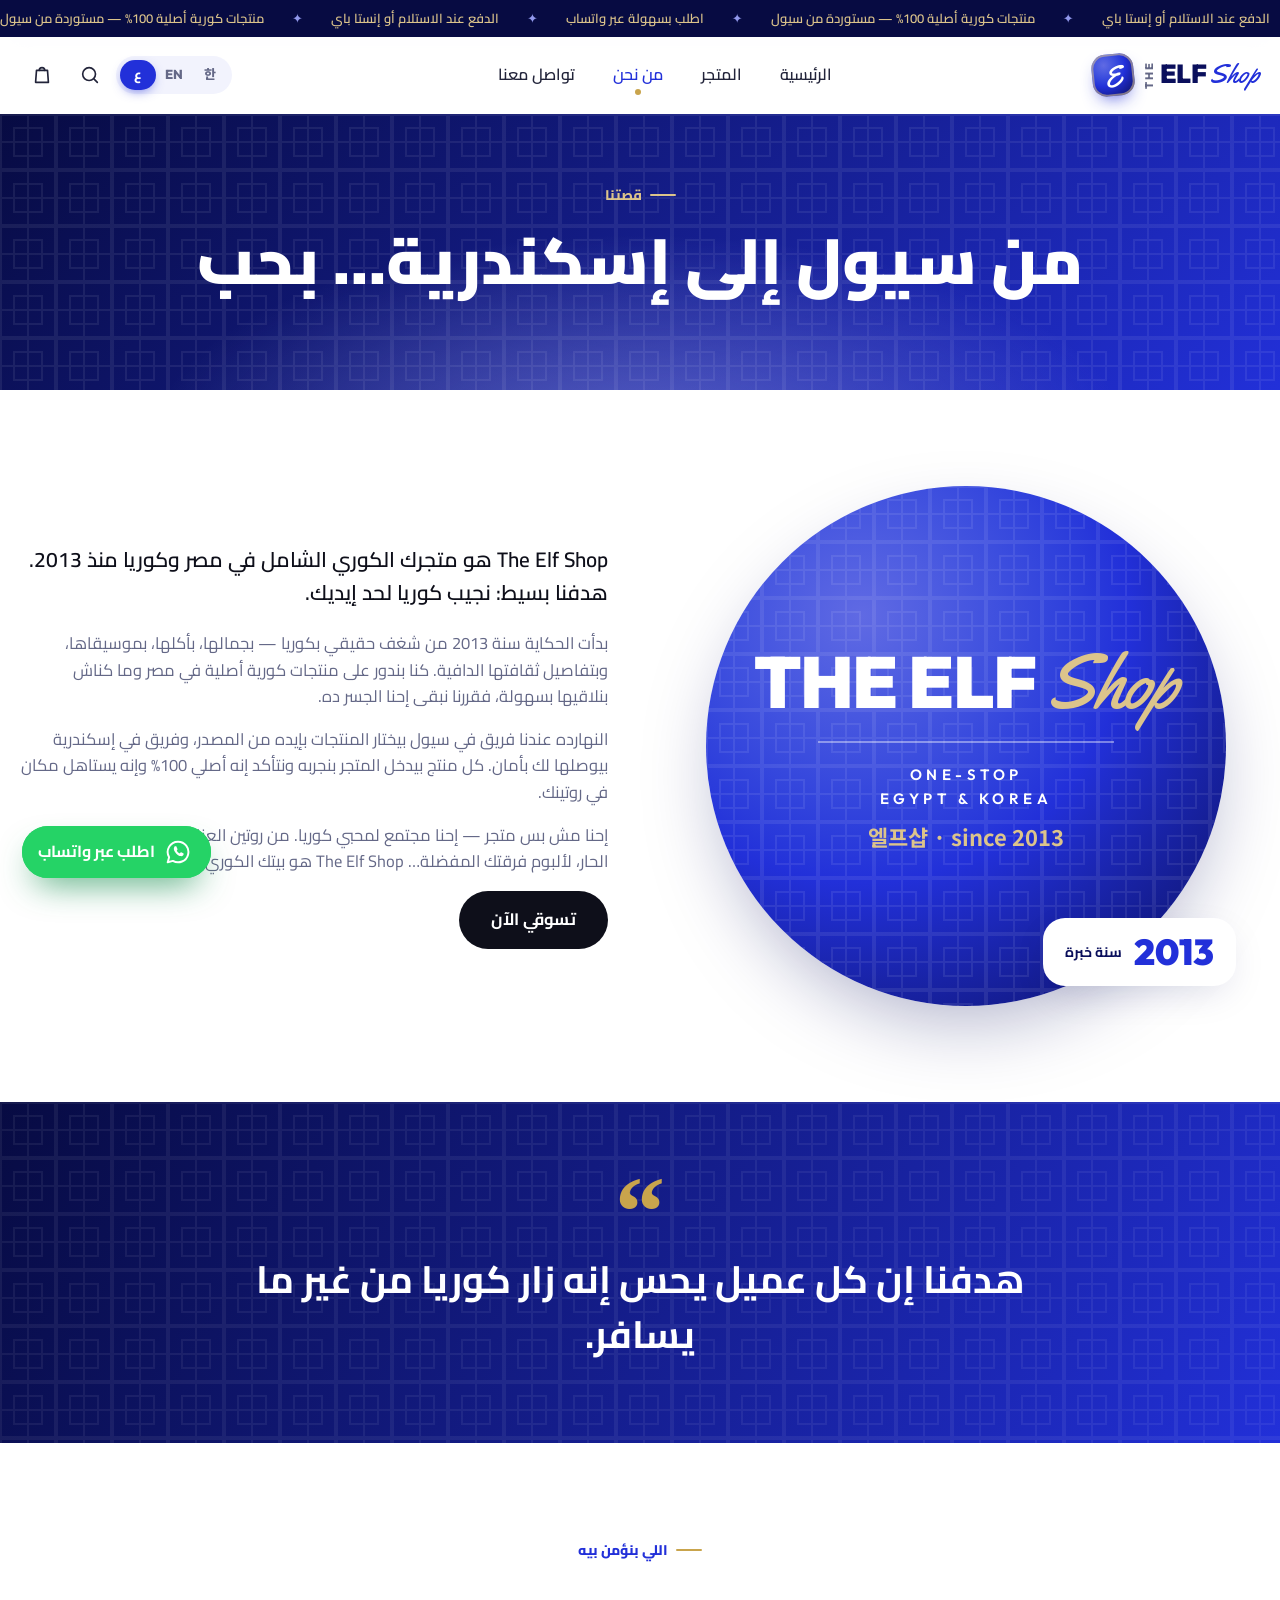
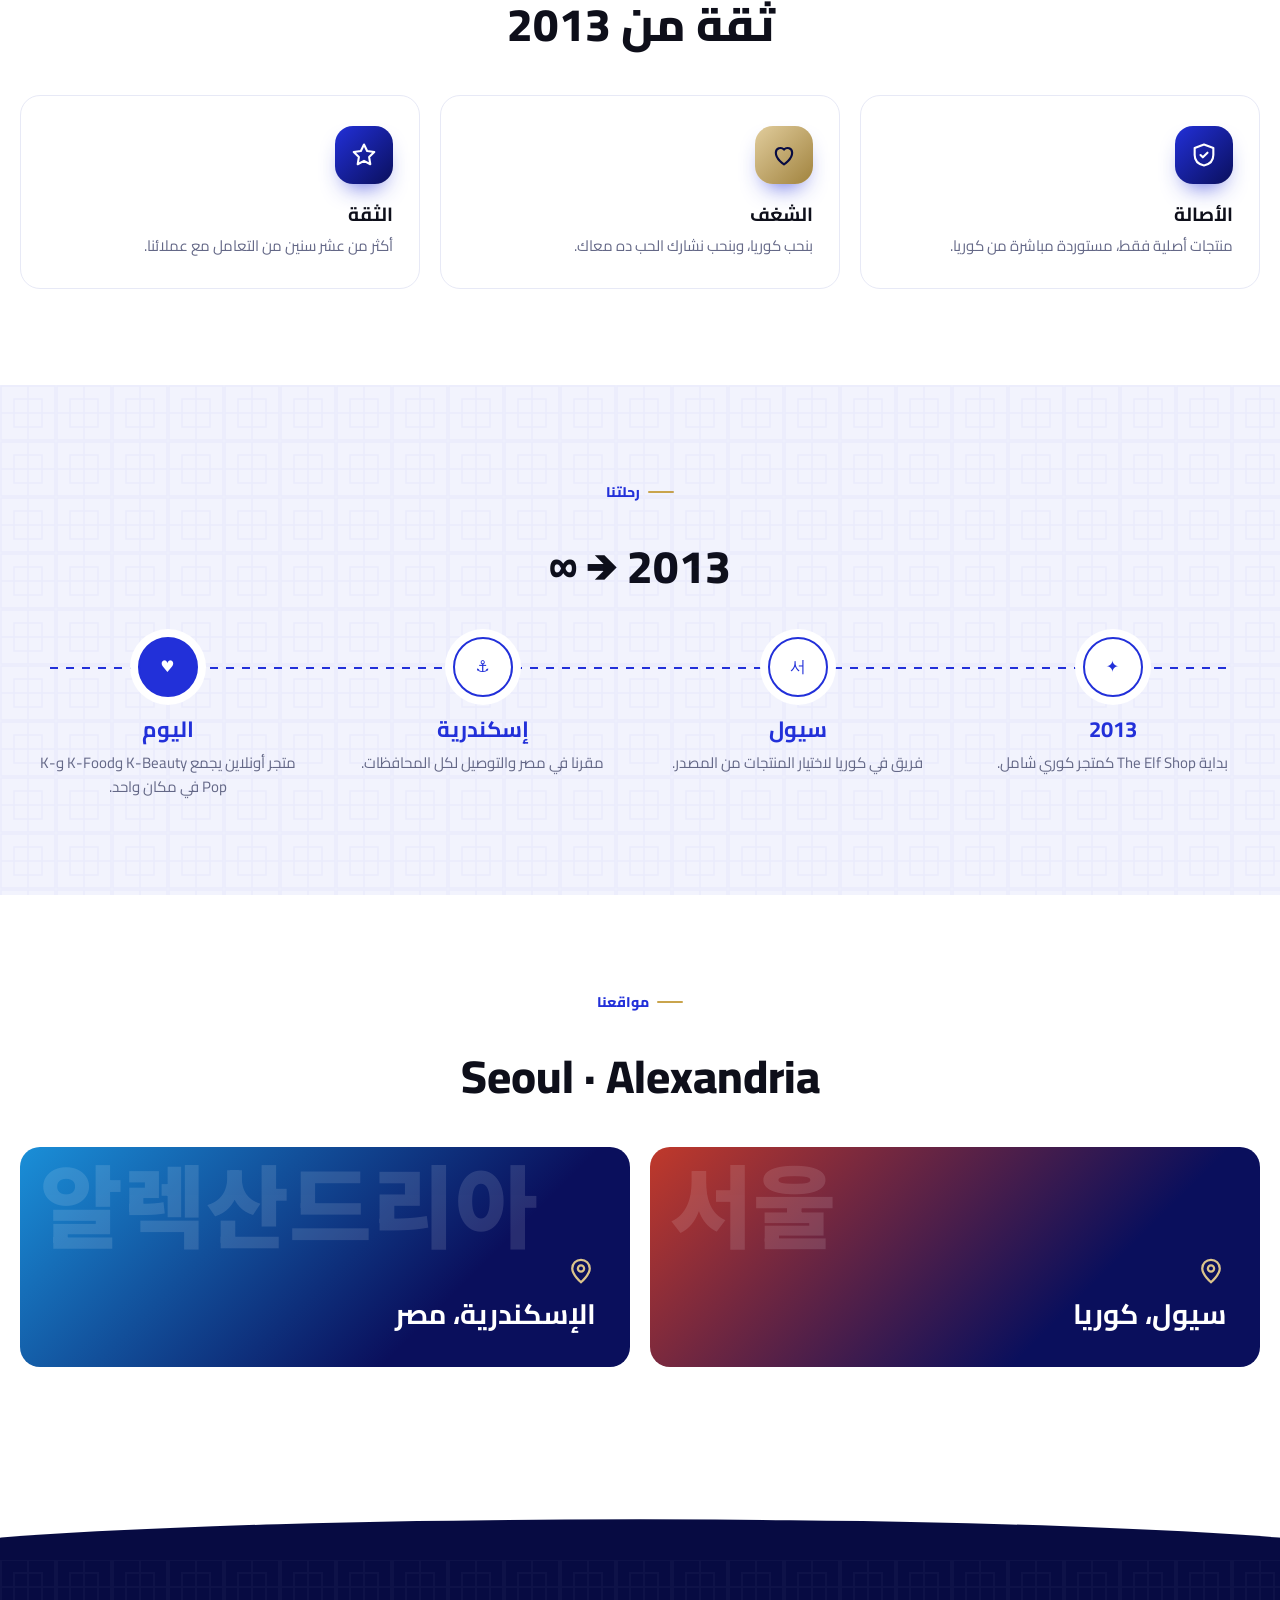
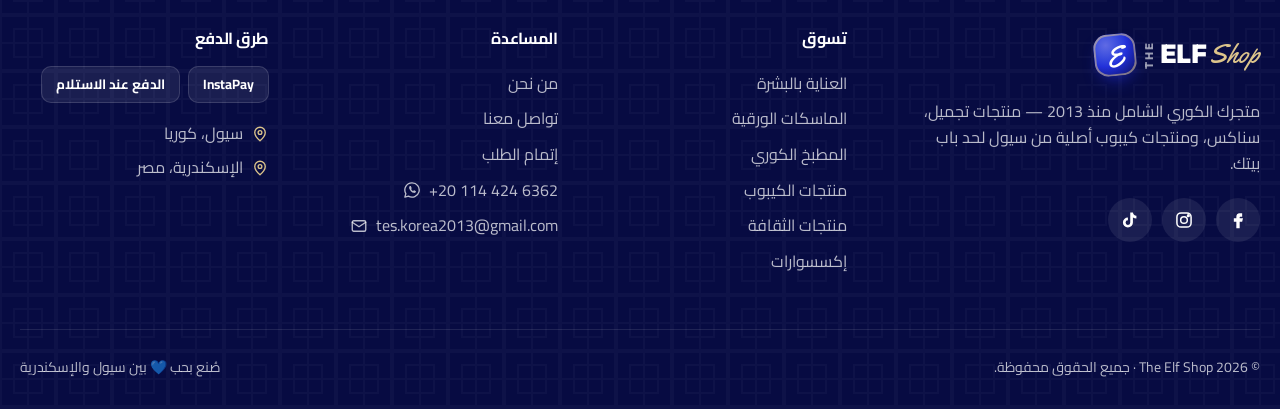
==== commit 0bd796e4: "Add admin panel and move store content into a single data file admin.html manages products (with pho" ====
--- a/about.html
+++ b/about.html
@@ -90,9 +90,9 @@
 
   <div id="site-footer"></div>
 
-  <script src="assets/js/config.js"></script>
+  <script src="assets/js/data.js"></script>
+  <script src="assets/js/geo.js"></script>
   <script src="assets/js/i18n.js"></script>
-  <script src="assets/js/products.js"></script>
   <script src="assets/js/art.js"></script>
   <script src="assets/js/app.js"></script>
   <script src="assets/js/pages.js"></script>
--- a/assets/css/style.css
+++ b/assets/css/style.css
@@ -3,17 +3,20 @@
    Royal blue · Snow white · Ink black · Soft gold
    ========================================================= */
 :root {
+  /* The three base colors can be changed from the admin panel (Appearance). */
   --blue: #2230D9;
-  --blue-600: #1A23B5;
   --navy: #0A0F5C;
-  --navy-2: #070A3F;
-  --peri: #8D98FF;
-  --blue-50: #F2F3FF;
-  --blue-100: #E2E5FF;
-  --blush: #FFE1EC;
   --gold: #C9A44C;
-  --gold-2: #E8CF8A;
-  --gold-3: #A9832B;
+  /* Everything below is derived from them automatically. */
+  --blue-600: color-mix(in srgb, var(--blue) 82%, black);
+  --blue-hi: color-mix(in srgb, var(--blue) 72%, white);
+  --navy-2: color-mix(in srgb, var(--navy) 72%, black);
+  --peri: color-mix(in srgb, var(--blue) 50%, white);
+  --blue-50: color-mix(in srgb, var(--blue) 6%, white);
+  --blue-100: color-mix(in srgb, var(--blue) 13%, white);
+  --gold-hi: color-mix(in srgb, var(--gold) 55%, white);
+  --gold-2: color-mix(in srgb, var(--gold) 65%, white);
+  --gold-3: color-mix(in srgb, var(--gold) 80%, black);
   --ink: #0E0F1A;
   --text: #22243A;
   --muted: #646887;
@@ -24,9 +27,9 @@
   --r-sm: 12px;
   --r: 20px;
   --r-lg: 32px;
-  --shadow-sm: 0 2px 8px rgba(10, 15, 92, .06);
-  --shadow: 0 12px 40px -12px rgba(10, 15, 92, .18);
-  --shadow-lg: 0 30px 80px -20px rgba(10, 15, 92, .35);
+  --shadow-sm: 0 2px 8px color-mix(in srgb, var(--navy) 6%, transparent);
+  --shadow: 0 12px 40px -12px color-mix(in srgb, var(--navy) 18%, transparent);
+  --shadow-lg: 0 30px 80px -20px color-mix(in srgb, var(--navy) 35%, transparent);
   --ease: cubic-bezier(.2, .8, .2, 1);
   --font: "Outfit", "Cairo", "Noto Sans KR", system-ui, sans-serif;
   --script: "Yellowtail", cursive;
@@ -75,13 +78,13 @@
 .btn.lg { padding: 17px 30px; font-size: 16.5px; }
 .btn.grow { flex: 1; }
 .btn-gold {
-  background: linear-gradient(135deg, #F1DA97 0%, var(--gold) 45%, var(--gold-3) 100%); color: var(--navy-2);
-  box-shadow: 0 10px 24px -10px rgba(169, 131, 43, .7), inset 0 1px 0 rgba(255, 255, 255, .5);
-}
-.btn-gold:hover { box-shadow: 0 16px 30px -10px rgba(169, 131, 43, .8), inset 0 1px 0 rgba(255, 255, 255, .5); }
+  background: linear-gradient(135deg, var(--gold-hi) 0%, var(--gold) 45%, var(--gold-3) 100%); color: var(--navy-2);
+  box-shadow: 0 10px 24px -10px color-mix(in srgb, var(--gold-3) 70%, transparent), inset 0 1px 0 rgba(255, 255, 255, .5);
+}
+.btn-gold:hover { box-shadow: 0 16px 30px -10px color-mix(in srgb, var(--gold-3) 80%, transparent), inset 0 1px 0 rgba(255, 255, 255, .5); }
 .btn-dark { background: var(--ink); color: #fff; }
-.btn-dark:hover { background: var(--blue); box-shadow: 0 14px 30px -12px rgba(34, 48, 217, .7); }
-.btn-blue { background: var(--blue); color: #fff; box-shadow: 0 14px 30px -14px rgba(34, 48, 217, .8); }
+.btn-dark:hover { background: var(--blue); box-shadow: 0 14px 30px -12px color-mix(in srgb, var(--blue) 70%, transparent); }
+.btn-blue { background: var(--blue); color: #fff; box-shadow: 0 14px 30px -14px color-mix(in srgb, var(--blue) 80%, transparent); }
 .btn-wa { background: var(--wa); color: #fff; box-shadow: 0 12px 26px -12px rgba(37, 211, 102, .8); }
 .btn-wa:hover { background: var(--wa-d); }
 .btn-outline { border-color: var(--ink); color: var(--ink); background: transparent; }
@@ -126,15 +129,15 @@
 
 .lang-switch { display: inline-flex; background: var(--blue-50); border-radius: 999px; padding: 4px; margin-inline-end: 6px; direction: ltr; }
 .lang-switch button { min-width: 36px; height: 30px; padding: 0 8px; border-radius: 999px; font-size: 13px; font-weight: 800; color: var(--muted); transition: all .2s; font-family: "Outfit", "Cairo", "Noto Sans KR", sans-serif; }
-.lang-switch button[aria-pressed="true"] { background: var(--blue); color: #fff; box-shadow: 0 4px 12px -4px rgba(34, 48, 217, .7); }
+.lang-switch button[aria-pressed="true"] { background: var(--blue); color: #fff; box-shadow: 0 4px 12px -4px color-mix(in srgb, var(--blue) 70%, transparent); }
 .lang-switch button:hover:not([aria-pressed="true"]) { color: var(--blue); }
 
 /* ---------- Logo ---------- */
 .logo { display: inline-flex; align-items: center; gap: 10px; direction: ltr; flex: none; }
 .logo-mark {
   width: 42px; height: 42px; border-radius: 14px; display: grid; place-items: center; color: #fff;
-  background: radial-gradient(circle at 30% 25%, #5763FF, var(--blue) 50%, var(--navy) 100%);
-  font: 400 30px/1 var(--script); padding-top: 4px; box-shadow: 0 8px 18px -8px rgba(34, 48, 217, .9), inset 0 0 0 2px rgba(232, 207, 138, .55);
+  background: radial-gradient(circle at 30% 25%, var(--blue-hi), var(--blue) 50%, var(--navy) 100%);
+  font: 400 30px/1 var(--script); padding-top: 4px; box-shadow: 0 8px 18px -8px color-mix(in srgb, var(--blue) 90%, transparent), inset 0 0 0 2px color-mix(in srgb, var(--gold-2) 55%, transparent);
   transform: rotate(-6deg);
 }
 .logo-text { display: flex; align-items: baseline; gap: 5px; font-family: "Outfit", sans-serif; }
@@ -147,7 +150,7 @@
 .logo.sm .logo-mark { width: 36px; height: 36px; font-size: 26px; }
 
 /* ---------- Overlay & drawers ---------- */
-.overlay { position: fixed; inset: 0; background: rgba(7, 10, 63, .45); backdrop-filter: blur(4px); opacity: 0; pointer-events: none; transition: opacity .3s; z-index: 80; }
+.overlay { position: fixed; inset: 0; background: color-mix(in srgb, var(--navy-2) 45%, transparent); backdrop-filter: blur(4px); opacity: 0; pointer-events: none; transition: opacity .3s; z-index: 80; }
 .overlay.open { opacity: 1; pointer-events: auto; }
 .drawer {
   position: fixed; top: 0; bottom: 0; width: min(430px, 92vw); background: #fff; z-index: 90; display: flex; flex-direction: column;
@@ -210,6 +213,13 @@
 .wa-float:hover { transform: translateY(-3px); }
 .wa-float .ic { width: 26px; height: 26px; }
 
+/* ---------- Admin preview bar ---------- */
+.preview-bar { position: fixed; bottom: 0; left: 0; right: 0; z-index: 200; background: #111; color: #fff; display: flex; gap: 14px; align-items: center; justify-content: center; flex-wrap: wrap; padding: 10px 16px; font: 500 14px/1.4 "Outfit", sans-serif; }
+.preview-bar a, .preview-bar button { color: #111; background: var(--gold-2); border-radius: 999px; padding: 5px 14px; font-weight: 700; }
+.preview-bar button { background: #fff; }
+.previewing .wa-float { bottom: 70px; }
+.previewing .footer { padding-bottom: 50px; }
+
 /* ---------- Toast ---------- */
 .toast {
   position: fixed; bottom: 28px; left: 50%; transform: translate(-50%, 140%); z-index: 120; display: flex; align-items: center; gap: 10px;
@@ -250,7 +260,7 @@
 html[data-lang="ar"] .hero h1 { line-height: 1.2; letter-spacing: 0; }
 html[data-lang="ko"] .hero h1 { line-height: 1.1; letter-spacing: -.03em; }
 .hero h1 .l1 { display: block; color: var(--navy); }
-.hero h1 .l2 { display: inline-block; position: relative; background: linear-gradient(100deg, var(--blue) 0%, #5864FF 50%, var(--blue) 100%); -webkit-background-clip: text; background-clip: text; color: transparent; padding-bottom: 6px; }
+.hero h1 .l2 { display: inline-block; position: relative; background: linear-gradient(100deg, var(--blue) 0%, var(--blue-hi) 50%, var(--blue) 100%); -webkit-background-clip: text; background-clip: text; color: transparent; padding-bottom: 6px; }
 .hero h1 .l2::after {
   content: ""; position: absolute; inset-inline: 0; bottom: -8px; height: 18px;
   background: url("data:image/svg+xml,%3Csvg xmlns='http://www.w3.org/2000/svg' viewBox='0 0 300 20' preserveAspectRatio='none'%3E%3Cpath d='M4 14 C 80 4, 160 2, 296 10' stroke='%23C9A44C' stroke-width='6' fill='none' stroke-linecap='round'/%3E%3C/svg%3E") no-repeat center/100% 100%;
@@ -265,22 +275,22 @@
 
 .hero-visual { position: relative; aspect-ratio: 1; max-width: 600px; width: 100%; justify-self: center; }
 .blob {
-  position: absolute; inset: 6%; background: radial-gradient(circle at 30% 25%, #4A56FF, var(--blue) 45%, var(--navy) 100%);
-  border-radius: 58% 42% 52% 48% / 46% 54% 46% 54%; animation: morph 14s ease-in-out infinite; box-shadow: 0 40px 100px -30px rgba(34, 48, 217, .7);
+  position: absolute; inset: 6%; background: radial-gradient(circle at 30% 25%, var(--blue-hi), var(--blue) 45%, var(--navy) 100%);
+  border-radius: 58% 42% 52% 48% / 46% 54% 46% 54%; animation: morph 14s ease-in-out infinite; box-shadow: 0 40px 100px -30px color-mix(in srgb, var(--blue) 70%, transparent);
   overflow: hidden;
 }
 .blob::before { content: ""; position: absolute; inset: 0; background-image: var(--lattice-w); opacity: .09; }
-.blob::after { content: ""; position: absolute; inset: 10%; border-radius: 50%; border: 2px dashed rgba(232, 207, 138, .5); animation: spin 60s linear infinite; }
+.blob::after { content: ""; position: absolute; inset: 10%; border-radius: 50%; border: 2px dashed color-mix(in srgb, var(--gold-2) 50%, transparent); animation: spin 60s linear infinite; }
 @keyframes morph { 0%, 100% { border-radius: 58% 42% 52% 48% / 46% 54% 46% 54%; } 50% { border-radius: 44% 56% 40% 60% / 58% 42% 58% 42%; } }
 @keyframes spin { to { transform: rotate(360deg); } }
 .hangul { position: absolute; inset: 0; display: grid; place-items: center; font-family: "Noto Sans KR", sans-serif; font-weight: 900; font-size: clamp(90px, 14vw, 180px); color: rgba(255, 255, 255, .1); letter-spacing: -.05em; user-select: none; }
 .hero-badge {
   position: absolute; z-index: 3; width: 128px; height: 128px; border-radius: 50%; top: 4%; inset-inline-end: 2%;
-  background: conic-gradient(from 0deg, #F1DA97, var(--gold), var(--gold-3), var(--gold), #F1DA97); display: grid; place-items: center; text-align: center;
-  color: var(--navy-2); font-weight: 900; font-size: 15px; line-height: 1.1; box-shadow: 0 18px 40px -14px rgba(169, 131, 43, .8); animation: float 6s ease-in-out infinite;
+  background: conic-gradient(from 0deg, var(--gold-hi), var(--gold), var(--gold-3), var(--gold), var(--gold-hi)); display: grid; place-items: center; text-align: center;
+  color: var(--navy-2); font-weight: 900; font-size: 15px; line-height: 1.1; box-shadow: 0 18px 40px -14px color-mix(in srgb, var(--gold-3) 80%, transparent); animation: float 6s ease-in-out infinite;
 }
 .hero-badge span { display: block; font-size: 30px; font-family: "Outfit", sans-serif; }
-.hero-badge::before { content: ""; position: absolute; inset: 6px; border-radius: 50%; border: 1.5px dashed rgba(7, 10, 63, .35); }
+.hero-badge::before { content: ""; position: absolute; inset: 6px; border-radius: 50%; border: 1.5px dashed color-mix(in srgb, var(--navy-2) 35%, transparent); }
 #hero-cards { position: absolute; inset: 0; z-index: 2; }
 .hero-card {
   position: absolute; display: flex; align-items: center; gap: 12px; padding: 10px 16px 10px 10px; border-radius: 22px; width: 250px;
@@ -340,7 +350,8 @@
 .badge .ic { width: 13px; height: 13px; fill: currentColor; }
 .badge-sale { background: #E5243B; color: #fff; }
 .badge-new { background: var(--ink); color: #fff; }
-.badge-best { background: linear-gradient(135deg, #F1DA97, var(--gold)); color: var(--navy-2); }
+.badge-out { background: #6B6F85; color: #fff; }
+.badge-best { background: linear-gradient(135deg, var(--gold-hi), var(--gold)); color: var(--navy-2); }
 .card-body { padding: 16px 18px 18px; display: flex; flex-direction: column; flex: 1; }
 .card-cat { font-size: 12px; font-weight: 700; color: var(--peri); text-transform: uppercase; letter-spacing: .08em; }
 html[data-lang="ar"] .card-cat { letter-spacing: 0; font-size: 13px; }
@@ -356,11 +367,12 @@
 .icon-btn.wa:hover { background: var(--wa); color: #fff; transform: scale(1.08); }
 .icon-btn.add { background: var(--ink); color: #fff; }
 .icon-btn.add:hover { background: var(--blue); transform: scale(1.08); }
+.icon-btn.add:disabled { opacity: .3; pointer-events: none; }
 
 /* ---------- Offer banner ---------- */
 .offer {
   position: relative; border-radius: var(--r-lg); overflow: hidden; padding: 56px; color: #fff; margin-bottom: 32px;
-  background: radial-gradient(600px 300px at 90% 0%, rgba(141, 152, 255, .6), transparent 60%), linear-gradient(120deg, var(--navy-2), var(--blue));
+  background: radial-gradient(600px 300px at 90% 0%, color-mix(in srgb, var(--peri) 60%, transparent), transparent 60%), linear-gradient(120deg, var(--navy-2), var(--blue));
   display: grid; grid-template-columns: 1.4fr 1fr; gap: 30px; align-items: center;
 }
 .offer::before { content: ""; position: absolute; inset: 0; background-image: var(--lattice-w); opacity: .07; }
@@ -369,8 +381,8 @@
 .offer h2 { color: #fff; font-size: clamp(32px, 4.5vw, 54px); font-weight: 900; margin-bottom: 14px; }
 .offer p { color: rgba(255, 255, 255, .8); font-size: 18px; max-width: 520px; margin-bottom: 26px; }
 .offer-deco { justify-self: center; position: relative; width: 240px; height: 240px; }
-.offer-deco .ring { position: absolute; inset: 0; border-radius: 50%; border: 2px dashed rgba(232, 207, 138, .6); animation: spin 30s linear infinite; }
-.offer-deco .pct { position: absolute; inset: 22px; border-radius: 50%; background: conic-gradient(from 90deg, #F1DA97, var(--gold), var(--gold-3), var(--gold), #F1DA97); display: grid; place-items: center; color: var(--navy-2); font: 900 74px/1 "Outfit", sans-serif; box-shadow: 0 30px 60px -20px rgba(0, 0, 0, .5); }
+.offer-deco .ring { position: absolute; inset: 0; border-radius: 50%; border: 2px dashed color-mix(in srgb, var(--gold-2) 60%, transparent); animation: spin 30s linear infinite; }
+.offer-deco .pct { position: absolute; inset: 22px; border-radius: 50%; background: conic-gradient(from 90deg, var(--gold-hi), var(--gold), var(--gold-3), var(--gold), var(--gold-hi)); display: grid; place-items: center; color: var(--navy-2); font: 900 74px/1 "Outfit", sans-serif; box-shadow: 0 30px 60px -20px rgba(0, 0, 0, .5); }
 .offer-deco .pct small { display: block; font-size: 22px; text-align: center; letter-spacing: .2em; }
 
 /* ---------- Why ---------- */
@@ -379,9 +391,9 @@
 .why-grid { display: grid; grid-template-columns: repeat(4, 1fr); gap: 20px; position: relative; }
 .why-item { background: #fff; border-radius: var(--r); padding: 30px 26px; border: 1px solid var(--line); transition: transform .35s var(--ease), box-shadow .35s; }
 .why-item:hover { transform: translateY(-6px); box-shadow: var(--shadow); }
-.why-ic { width: 58px; height: 58px; border-radius: 18px; display: grid; place-items: center; background: linear-gradient(135deg, var(--blue), var(--navy)); color: #fff; margin-bottom: 18px; box-shadow: 0 12px 24px -12px rgba(34, 48, 217, .9); }
+.why-ic { width: 58px; height: 58px; border-radius: 18px; display: grid; place-items: center; background: linear-gradient(135deg, var(--blue), var(--navy)); color: #fff; margin-bottom: 18px; box-shadow: 0 12px 24px -12px color-mix(in srgb, var(--blue) 90%, transparent); }
 .why-ic .ic { width: 28px; height: 28px; }
-.why-item:nth-child(2) .why-ic { background: linear-gradient(135deg, #F1DA97, var(--gold-3)); color: var(--navy-2); }
+.why-item:nth-child(2) .why-ic { background: linear-gradient(135deg, var(--gold-hi), var(--gold-3)); color: var(--navy-2); }
 .why-item:nth-child(4) .why-ic { background: linear-gradient(135deg, #3BE07F, var(--wa-d)); }
 .why-item h3 { font-size: 19px; margin-bottom: 6px; }
 .why-item p { color: var(--muted); margin: 0; font-size: 15px; }
@@ -416,7 +428,7 @@
 /* ---------- Newsletter ---------- */
 .news {
   border-radius: var(--r-lg); padding: 60px; position: relative; overflow: hidden; color: #fff;
-  background: radial-gradient(500px 300px at 0% 100%, rgba(201, 164, 76, .35), transparent 60%), linear-gradient(135deg, var(--navy-2), var(--navy) 60%, var(--blue));
+  background: radial-gradient(500px 300px at 0% 100%, color-mix(in srgb, var(--gold) 35%, transparent), transparent 60%), linear-gradient(135deg, var(--navy-2), var(--navy) 60%, var(--blue));
   display: grid; grid-template-columns: 1fr 1.2fr; gap: 40px; align-items: center;
 }
 .news::before { content: "엘프샵"; position: absolute; font: 900 180px/1 "Noto Sans KR", sans-serif; color: rgba(255, 255, 255, .04); bottom: -30px; inset-inline-end: -10px; }
@@ -461,7 +473,7 @@
 /* ---------- Page hero (inner pages) ---------- */
 .page-hero {
   position: relative; overflow: hidden; color: #fff; padding: 64px 0 76px; text-align: center;
-  background: radial-gradient(700px 300px at 50% 120%, rgba(141, 152, 255, .55), transparent 70%), linear-gradient(135deg, var(--navy-2), var(--blue));
+  background: radial-gradient(700px 300px at 50% 120%, color-mix(in srgb, var(--peri) 55%, transparent), transparent 70%), linear-gradient(135deg, var(--navy-2), var(--blue));
 }
 .page-hero::before { content: ""; position: absolute; inset: 0; background-image: var(--lattice-w); opacity: .07; }
 .page-hero > * { position: relative; }
@@ -543,7 +555,7 @@
 .field.full { grid-column: 1 / -1; }
 .field span { font-size: 14px; font-weight: 700; color: var(--text); }
 .field input, .field select, .field textarea { width: 100%; border: 1.5px solid var(--line); border-radius: 14px; padding: 13px 16px; background: #fff; outline: none; transition: border-color .2s, box-shadow .2s; resize: vertical; }
-.field input:focus, .field select:focus, .field textarea:focus { border-color: var(--blue); box-shadow: 0 0 0 4px rgba(34, 48, 217, .1); }
+.field input:focus, .field select:focus, .field textarea:focus { border-color: var(--blue); box-shadow: 0 0 0 4px color-mix(in srgb, var(--blue) 10%, transparent); }
 .field .invalid { border-color: #E5243B; background: #FFF6F7; }
 [dir="rtl"] .field input[dir="ltr"] { text-align: right; }
 .pay-opts { display: grid; gap: 12px; }
@@ -579,7 +591,7 @@
 .co-summary .form-note { opacity: 1; color: var(--muted); }
 
 .done { max-width: 620px; margin: 0 auto; text-align: center; padding: 60px 0 20px; }
-.done-ic { width: 96px; height: 96px; border-radius: 50%; margin: 0 auto 24px; display: grid; place-items: center; background: linear-gradient(135deg, var(--blue), var(--navy)); color: #fff; box-shadow: 0 0 0 12px var(--blue-50), 0 20px 40px -14px rgba(34, 48, 217, .8); animation: pop .6s var(--ease); }
+.done-ic { width: 96px; height: 96px; border-radius: 50%; margin: 0 auto 24px; display: grid; place-items: center; background: linear-gradient(135deg, var(--blue), var(--navy)); color: #fff; box-shadow: 0 0 0 12px var(--blue-50), 0 20px 40px -14px color-mix(in srgb, var(--blue) 80%, transparent); animation: pop .6s var(--ease); }
 .done-ic .ic { width: 46px; height: 46px; stroke-width: 2.5; }
 @keyframes pop { from { transform: scale(.3); opacity: 0; } }
 .done h2 { font-size: 36px; }
@@ -596,7 +608,7 @@
 .modal-card { width: min(760px, 100%); background: #fff; border-radius: var(--r-lg); overflow: hidden; display: grid; grid-template-columns: .85fr 1.15fr; position: relative; box-shadow: var(--shadow-lg); opacity: 0; transform: translateY(30px) scale(.96); transition: all .45s var(--ease); }
 .modal.open .modal-card { opacity: 1; transform: none; }
 .modal-x { position: absolute; top: 12px; inset-inline-end: 12px; z-index: 2; background: #fff; }
-.modal-art { background: radial-gradient(circle at 30% 30%, #4A56FF, var(--blue) 45%, var(--navy-2)); position: relative; overflow: hidden; display: grid; place-items: center; min-height: 220px; }
+.modal-art { background: radial-gradient(circle at 30% 30%, var(--blue-hi), var(--blue) 45%, var(--navy-2)); position: relative; overflow: hidden; display: grid; place-items: center; min-height: 220px; }
 .modal-art::before { content: ""; position: absolute; inset: 0; background-image: var(--lattice-w); opacity: .1; }
 .modal-art span { position: relative; color: #fff; font: 900 54px/1 "Noto Sans KR", sans-serif; text-shadow: 0 10px 30px rgba(0, 0, 0, .3); }
 .modal-art::after { content: "✦"; position: absolute; top: 20%; right: 20%; color: var(--gold-2); font-size: 28px; }
@@ -611,7 +623,7 @@
 /* ---------- About ---------- */
 .story { display: grid; grid-template-columns: 1fr 1fr; gap: 64px; align-items: center; }
 .story-visual { position: relative; aspect-ratio: 1; max-width: 520px; width: 100%; justify-self: center; }
-.story-circle { position: absolute; inset: 0; border-radius: 50%; background: radial-gradient(circle at 30% 25%, #4A56FF, var(--blue) 50%, var(--navy) 100%); display: grid; place-items: center; text-align: center; color: #fff; overflow: hidden; box-shadow: var(--shadow-lg); }
+.story-circle { position: absolute; inset: 0; border-radius: 50%; background: radial-gradient(circle at 30% 25%, var(--blue-hi), var(--blue) 50%, var(--navy) 100%); display: grid; place-items: center; text-align: center; color: #fff; overflow: hidden; box-shadow: var(--shadow-lg); }
 .story-circle::before { content: ""; position: absolute; inset: 0; background-image: var(--lattice-w); opacity: .08; }
 .story-circle > div { position: relative; padding: 30px; }
 .story-circle .big { font: 900 clamp(44px, 6vw, 72px)/1 "Outfit", sans-serif; letter-spacing: -.02em; }
